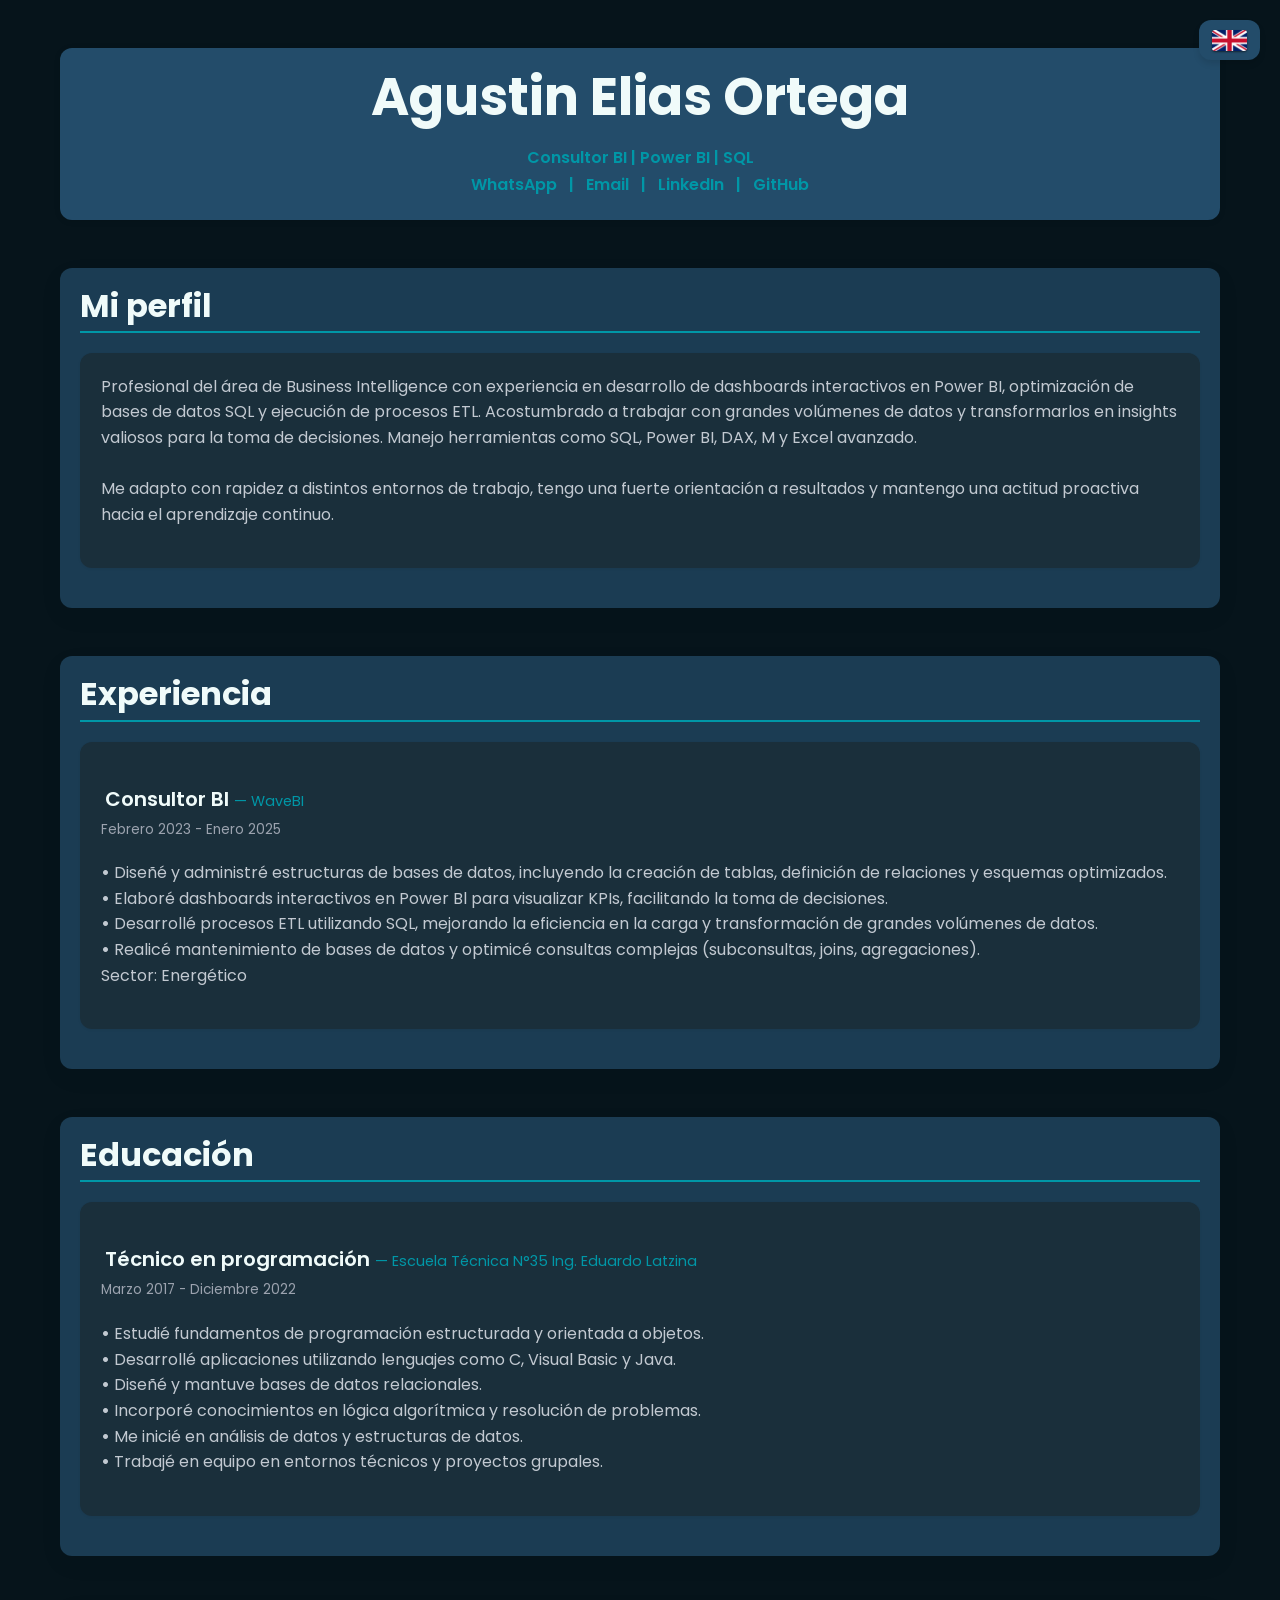
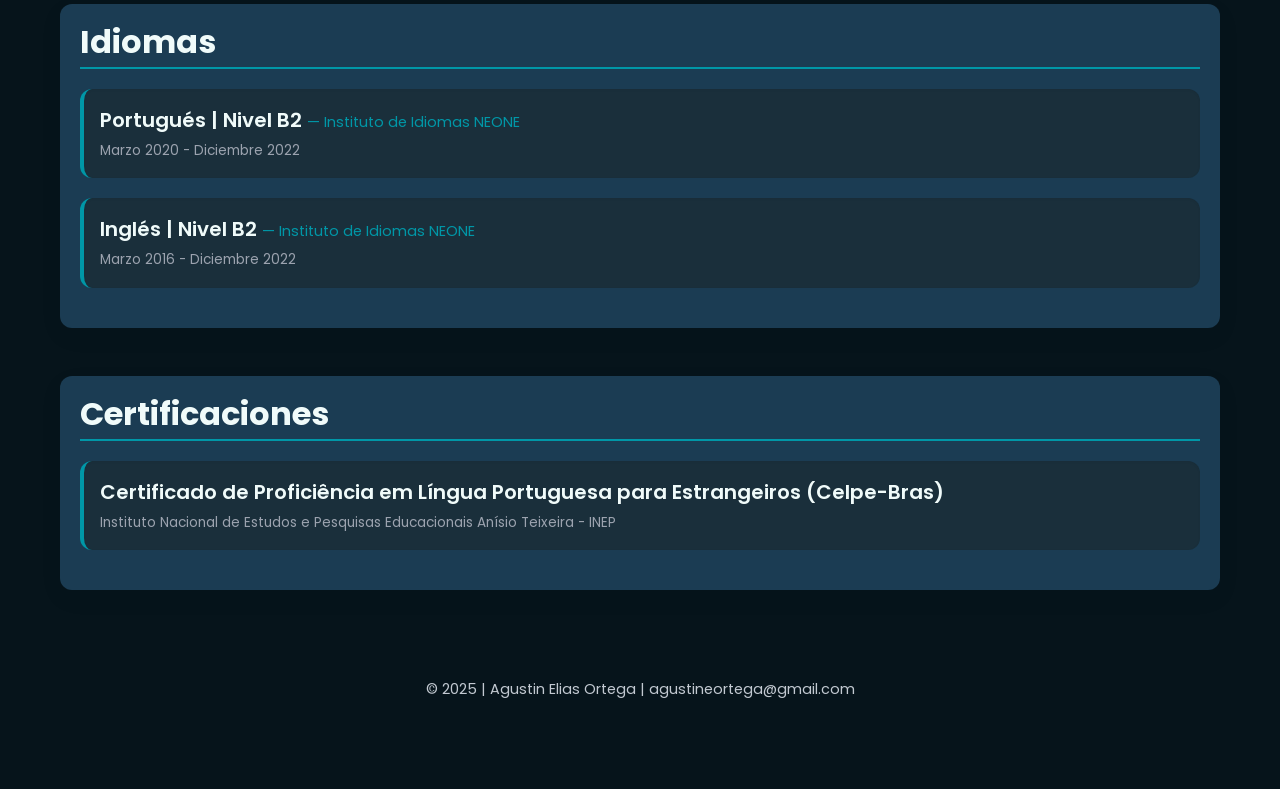
==== index.html @ 797a8dae "Add files via upload" ====
<!DOCTYPE html>
<html lang="es">
<head>
  <meta charset="UTF-8" />
  <meta name="viewport" content="width=device-width, initial-scale=1" />
  <title>Agustin | Consultor BI</title>

  <!-- Google Fonts Poppins -->
    <link href="https://fonts.googleapis.com/css2?family=Poppins:wght@400;600;700&display=swap" rel="stylesheet" />
  <link rel="stylesheet" href="style.css">
  <link rel="icon" href="icono.png">
</head>
  <body>

        <a href="index-en.html" class="language-switcher" aria-label="Cambiar a Inglés"><img src="flag_gb.png" alt="Cambiar a Inglés" class="flag-icon"></a>
    
    <header>
      <h1>Agustin Elias Ortega</h1>
      <p>Consultor BI | Power BI | SQL</p>
      <p>
        <a href="https://wa.me/5491151015380" target="_blank" rel="noopener noreferrer" aria-label="WhatsApp Contacto">WhatsApp</a> |
        <a href="mailto:agustineortega@gmail.com" rel="noopener noreferrer" aria-label="Enviar correo a Agustin Ortega">Email</a> | 
        <a href="https://www.linkedin.com/in/agustin-elias-ortega/" target="_blank" rel="noopener noreferrer" aria-label="LinkedIn profile de Agustin Elias Ortega">LinkedIn</a> |
        <a href="https://github.com/AgusOrtega03" target="_blank" rel="noopener noreferrer" aria-label="GitHub profile de Agustin Ortega">GitHub</a>
      </p>
    </header>
    
    <section id="aboutme" tabindex="0" aria-label="Sección de proyectos destacados">
      <h2>Mi perfil</h2>

      <div class="caja" tabindex="0" aria-label="Mi perfil">
        <p>
          Profesional del área de Business Intelligence con experiencia en desarrollo de dashboards interactivos en Power BI, optimización de bases de datos SQL y ejecución de procesos ETL. Acostumbrado a trabajar con grandes volúmenes de datos y transformarlos en insights valiosos para la toma de decisiones. Manejo herramientas como SQL, Power BI, DAX, M y Excel avanzado.<br /><br />
          Me adapto con rapidez a distintos entornos de trabajo, tengo una fuerte orientación a resultados y mantengo una actitud proactiva hacia el aprendizaje continuo.
        </p>
      </div>
    </section>
    
    <section id="experience" tabindex="0" aria-label="Sección de experiencia laboral">
      <h2>Experiencia</h2>
      
      <div class="caja" tabindex="0" aria-label="Consultor BI en WaveBI Febrero 2023 - Enero 2025">
        <h3>Consultor BI <span>— WaveBI</span></h3>
        <p class="date">Febrero 2023 - Enero 2025</p>
        <ul>
          <p>
            <strong>•</strong> Diseñé y administré estructuras de bases de datos, incluyendo la creación de tablas, definición de relaciones y esquemas optimizados.<br />
            <strong>•</strong> Elaboré dashboards interactivos en Power Bl para visualizar KPIs, facilitando la toma de decisiones.<br />
            <strong>•</strong> Desarrollé procesos ETL utilizando SQL, mejorando la eficiencia en la carga y transformación de grandes volúmenes de datos.<br />
             <strong>•</strong> Realicé mantenimiento de bases de datos y optimicé consultas complejas (subconsultas, joins, agregaciones).<br />
            Sector: Energético
          </p>
        </ul>
      </div>
    </section>
    
    <section id="education" tabindex="0" aria-label="Sección de educación">
      <h2>Educación</h2>
      
      <div class="caja" tabindex="0" aria-label="Escuela Técnica N°35 Ing. Eduardo Latzina - Técnico en programación (2017 - 2022)">
        <h3>Técnico en programación <span>— Escuela Técnica N°35 Ing. Eduardo Latzina</span></h3>
        <p class="date">Marzo 2017 - Diciembre 2022</p>
        <ul>
          <p>
            <strong>•</strong> Estudié fundamentos de programación estructurada y orientada a objetos.<br />
            <strong>•</strong> Desarrollé aplicaciones utilizando lenguajes como C, Visual Basic y Java.<br />
            <strong>•</strong> Diseñé y mantuve bases de datos relacionales.<br />
            <strong>•</strong> Incorporé conocimientos en lógica algorítmica y resolución de problemas.<br />
            <strong>•</strong> Me inicié en análisis de datos y estructuras de datos.<br />
            <strong>•</strong> Trabajé en equipo en entornos técnicos y proyectos grupales.
    </section>
    
    <section id="skills" tabindex="0" aria-label="Sección de idiomas">
      <h2>Idiomas</h2>
      <div class="caja2" tabindex="0" aria-label="Instituto de Idiomas NEONE - Portugués | Nivel B2 Marzo 2020 - Diciembre 2022">
        <h3>Portugués | Nivel B2 <span>— Instituto de Idiomas NEONE</span></h3>
        <p class="date">Marzo 2020 - Diciembre 2022</p>
      </div>
      
      <div class="caja2" tabindex="1" aria-label="Csharp">
        <h3>Inglés | Nivel B2 <span>— Instituto de Idiomas NEONE</span></h3>
        <p class="date">Marzo 2016 - Diciembre 2022</p>
      </div>
    </section>

    <section id="skills" tabindex="0" aria-label="Sección de certificaciones">
      <h2>Certificaciones</h2>
      <div class="caja2" tabindex="0" aria-label="Proyecto CELPE-BRAS">
        <h3><a href="https://drive.google.com/file/d/1o25eqNrSv1K2L3kJDetue8HVTinaHH9S/view?usp=drive_link" target="_blank" rel="noopener noreferrer" class="certificado-link"> Certificado de Proficiência em Língua Portuguesa para Estrangeiros (Celpe-Bras)</a></h3>
        <p class="date">Instituto Nacional de Estudos e Pesquisas Educacionais Anísio Teixeira - INEP</p>
      </div>
    </section>
         

    <footer>
      <p>© 2025 | Agustin Elias Ortega | agustineortega@gmail.com</p>
    </footer>

  </body>
</html>
---- style.css ----
:root {
  --color-bg: #06141b;
  --color-text: #c2c9d1;
  --color-heading: #f0fbfa;
  --color-link: #0097A7;
  --color-link-hover: #4DD0E1;
  --shadow-light: rgba(0,0,0,0.05);
  --shadow-medium: rgba(0,0,0,0.1);

  --border-radius: 0.75rem;
  --max-width: 1200px;
  --spacing-lg: 3rem;
  --spacing-md: 1.25rem;
  --spacing-sm: 1.25rem;
  --transition-speed: 0.3s;
}

/* Base reset and body */
* {
  box-sizing: border-box;
}
body {
  margin: 0;
  font-family: 'Poppins', -apple-system, BlinkMacSystemFont, "Segoe UI", Roboto, Oxygen,
    Ubuntu, Cantarell, "Open Sans", "Helvetica Neue", sans-serif;
  background-color: var(--color-bg);
  color: var(--color-text);
  font-size: 1rem;
  line-height: 1.6;
  -webkit-font-smoothing: antialiased;
  -moz-osx-font-smoothing: grayscale;

  display: flex;
  flex-direction: column;
  align-items: center;
  padding: var(--spacing-lg) var(--spacing-md);
  max-width: var(--max-width);
  margin-left: auto;
  margin-right: auto;
}

a {
  color: var(--color-link);
  text-decoration: none;
  font-weight: 600;
  transition: color var(--transition-speed);
}
a:hover,
a:focus {
  color: var(--color-link-hover);
  outline: none;
  text-decoration: underline;
}

h1, h2 {
  color: var(--color-heading);
  font-weight: 700;
  margin-top: 0;
  margin-bottom: var(--spacing-sm);
  line-height: 1.1;
  user-select: none;
}

h1 {
  font-size: 3.25rem;
}
h2 {
  font-size: 2rem;
  border-bottom: 2px solid var(--color-link);
  padding-bottom: 0.5rem;
  margin-bottom: var(--spacing-md);
}
h3 {
  font-weight: 600;
  color: var(--color-heading);
  font-size: 1.25rem;
  margin-bottom: 0.5rem;
  user-select: none;
}

p {
  margin-top: 0;
  margin-bottom: var(--spacing-sm);
  color: var(--color-text);
}

ul, li {
  margin: 0;
  padding: 0;
  list-style-position: inside;
  color: var(--color-text);
}

ul.skills-list {
  columns: 2;
  list-style-type: none;
  padding-left: 0;
  margin-top: 0;
  margin-bottom: 0;
  gap: var(--spacing-sm);
  font-weight: 600;
  color: var(--color-heading);
}

/* Tarjetas de diseño para secciones */
section {
  width: 100%;
  background: #1B3C53;
  border-radius: var(--border-radius);
  box-shadow: 0 8px 24px var(--shadow-light);
  padding: var(--spacing-md);
  margin-bottom: var(--spacing-lg);

  /* Animacion fade in */
  animation: fadeInUp 0.7s ease forwards;
  opacity: 0;
  transform: translateY(15px);
}

header {
  position: sticky;
  top: 0;
  width: 100%;
  max-width: var(--max-width);
  background-color: #234C6A;
  padding: var(--spacing-md) var(--spacing-md);
  border-radius: var(--border-radius);
  box-shadow: 0 1px 6px var(--shadow-medium);
  z-index: 10;
  text-align: center;
  margin-bottom: var(--spacing-lg);
  animation: fadeInDown 0.7s ease forwards;
  opacity: 0;
  transform: translateY(-20px);
}

header h1 {
  user-select: text;
}
header p {
  font-weight: 600;
  color: var(--color-link);
  margin-bottom: 0.1rem;
}
header p a {
  color: var(--color-link);
  font-weight: 600;
  margin: 0 0.5rem;
}
header p a:hover,
header p a:focus {
  color: var(--color-link-hover);
  text-decoration: underline;
}

hr {
  display: none;
}

/* Links-Titulos */
section#projects h3 a {
  color: var(--color-heading);
  border-bottom: 2px solid transparent;
  transition: border-color var(--transition-speed);
  cursor: pointer;
  user-select: text;
}
section#projects h3 a:hover,
section#projects h3 a:focus {
  border-color: var(--color-link);
  outline: none;
  color: var(--color-link);
}

/* Caja */
.caja {
  background: #1a2f3b;
  border-radius: var(--border-radius);
  padding: var(--spacing-sm);
  box-shadow: 0 1px 3px var(--shadow-light);
  margin-bottom: var(--spacing-md);
  transition: transform 0.3s ease, box-shadow 0.3s ease; 
  border: 1px solid transparent;
}
.caja:hover, .caja:focus-within {
  transform: translateY(-5px);
  box-shadow: 0 10px 20px var(--shadow-medium);
  border-color: var(--color-link);
}
.caja h3 {
  margin-bottom: 0.25rem;
  padding-left: 0.25rem;
}
.caja span {
  font-weight: 400;
  color: var(--color-link);
  font-size: 0.9rem;
  user-select: none;
}
.caja .date {
  font-size: 0.85rem;
  color: #9ca3af;
  margin-bottom: var(--spacing-sm);
  user-select: none;
}

/* Caja2*/
.caja2 {
  background: #1a2f3b;
  border-radius: var(--border-radius);
  padding: 1.2rem 1rem;
  box-shadow: 0 1px 3px var(--shadow-light) inset;
  margin-bottom: var(--spacing-md);
  transition: transform 0.3s ease, box-shadow 0.3s ease, border-left-color 0.3s ease;
  border-left: 4px solid var(--color-link);
  display: flex;
  flex-direction: column;
  align-items: flex-start;
  gap: 0.75rem;
  font-weight: 700;
  color: var(--color-link);
  user-select: none;
  position: relative;
  min-height: 60px;
  justify-content: center;
  width: 100%;
}

.caja2:hover, .caja2:focus-within {
  transform: translateY(-5px);
  box-shadow: 0 10px 20px var(--shadow-medium);
  border-left-color: var(--color-link-hover); 
}
.caja2 span {
  font-weight: 400;
  color: var(--color-link);
  font-size: 0.9rem;
  user-select: none;
}
.caja2 .date {
  font-size: 0.85rem;
  color: #9ca3af;
  margin: 0;
  line-height: 1.1;
  font-weight: 400;
}
.caja2 h3 {
  margin: 0;
  line-height: 1.2;
  color: var(--color-heading);
}
#aboutme .caja2 p {
    margin-top: 0;
    margin-bottom: 0;
    padding: var(--spacing-md) 1rem; 
    align-items: center;
}

/* Animaciones */
@keyframes fadeInUp {
  to {
    opacity: 1;
    transform: translateY(0);
  }
}
@keyframes fadeInDown {
  to {
    opacity: 1;
    transform: translateY(0);
  }
}

/* Estilo para el enlace del certificado (mantiene el estilo de texto normal) */
.certificado-link {
    color: inherit; 
    text-decoration: none; 
}

.certificado-link:hover {
    color: var(--color-link-hover); 
    text-decoration: underline;
}

/* Footer */
footer {
  width: 100%;
  max-width: var(--max-width);
  text-align: center;
  padding: var(--spacing-sm);
  font-size: 0.9rem;
  color: #9ca3af;
  user-select: none;
  margin-top: var(--spacing-md);
}

footer a {
  color: var(--color-link);
  font-weight: 600;
}
footer a:hover,
footer a:focus {
  color: var(--color-link-hover);
  text-decoration: underline;
}

.flag-icon {
    width: 35px; /* Define un tamaño fijo para la imagen (¡Esto achica la bandera!) */
    height: auto;
    vertical-align: middle;
    border-radius: 3px;
    box-shadow: 0 1px 2px rgba(0, 0, 0, 0.5);
}

.language-switcher {
    /* Posición Fija en la ventana (no se mueve al hacer scroll) */
    position: fixed;
    top: var(--spacing-md); /* 2.5rem del borde superior */
    right: var(--spacing-md); /* 2.5rem del borde derecho */
    
    /* Diseño */
    color: var(--color-heading) !important;
    text-decoration: none !important;
    background-color: #234C6A;
    padding: 0.2rem 0.3rem;
    font-size: 0;
    border-radius: var(--border-radius);
    z-index: 1000; 
    box-shadow: 0 4px 6px var(--shadow-medium);
    transition: background-color var(--transition-speed);
}

.language-switcher:hover,
.language-switcher:focus {
    /* Efecto al pasar el ratón */
    background-color: var(--color-link); /* Usa tu color de enlace principal */
    color: white !important;
    text-decoration: none !important;
}

/* Ajuste para que las banderas se vean centradas y no demasiado grandes */
.language-switcher {
    /* ... Tus reglas de posición y color se mantienen ... */
    
    /* Nueva regla: Asegura que el contenido del enlace sea grande y centrado */
    font-size: 1.2rem; /* Haz el emoji un poco más grande para que destaque */
    line-height: 1; /* Esto ayuda a centrar el emoji verticalmente */
    
    /* El padding también puede necesitar un ajuste sutil */
    padding: 0.6rem 0.8rem; 
}

/* AJUSTE PARA MÓVILES */
@media (max-width: 640px) {
    .language-switcher {
        top: var(--spacing-sm); /* 1.25rem del borde superior */
        right: var(--spacing-sm); /* 1.25rem del borde derecho */
        padding: 0.3rem 0.5rem;
}
  
/* Responsive: AJUSTES GLOBALES PARA PANTALLAS PEQUEÑAS */
@media (max-width: 640px) {
    /* 1. Ajustes del Body y Layout General */
    body {
        padding: var(--spacing-sm) var(--spacing-sm); 
    }

    /* 2. Ajustes de Tipografía */
    h1 {
        font-size: 2rem; 
    }
    h2 {
        font-size: 1.5rem; 
        margin-bottom: var(--spacing-sm); 
    }
    h3 {
        font-size: 1.15rem;
    }

    /* 3. Ajustes de Espaciado */
    section {
        padding: var(--spacing-sm); 
        margin-bottom: var(--spacing-md); 
    }

    /* 4. Ajustes Específicos del Header */
    header {
        /* Reduce el padding vertical para ahorrar espacio en móvil */
        padding: var(--spacing-sm) var(--spacing-sm); 
        margin-bottom: var(--spacing-md);
    }
    
    header p {
        margin-bottom: 0.5rem; 
    }
    
    header p a {
        /* Hace los enlaces de contacto más compactos */
        font-size: 0.9rem;
        margin: 0 0.3rem; 
    }

    /* 5. Ajustes de Componentes */
    ul.skills-list {
        columns: 1;
    }

    .caja, .caja2 {
        margin-bottom: var(--spacing-sm);
    }

}
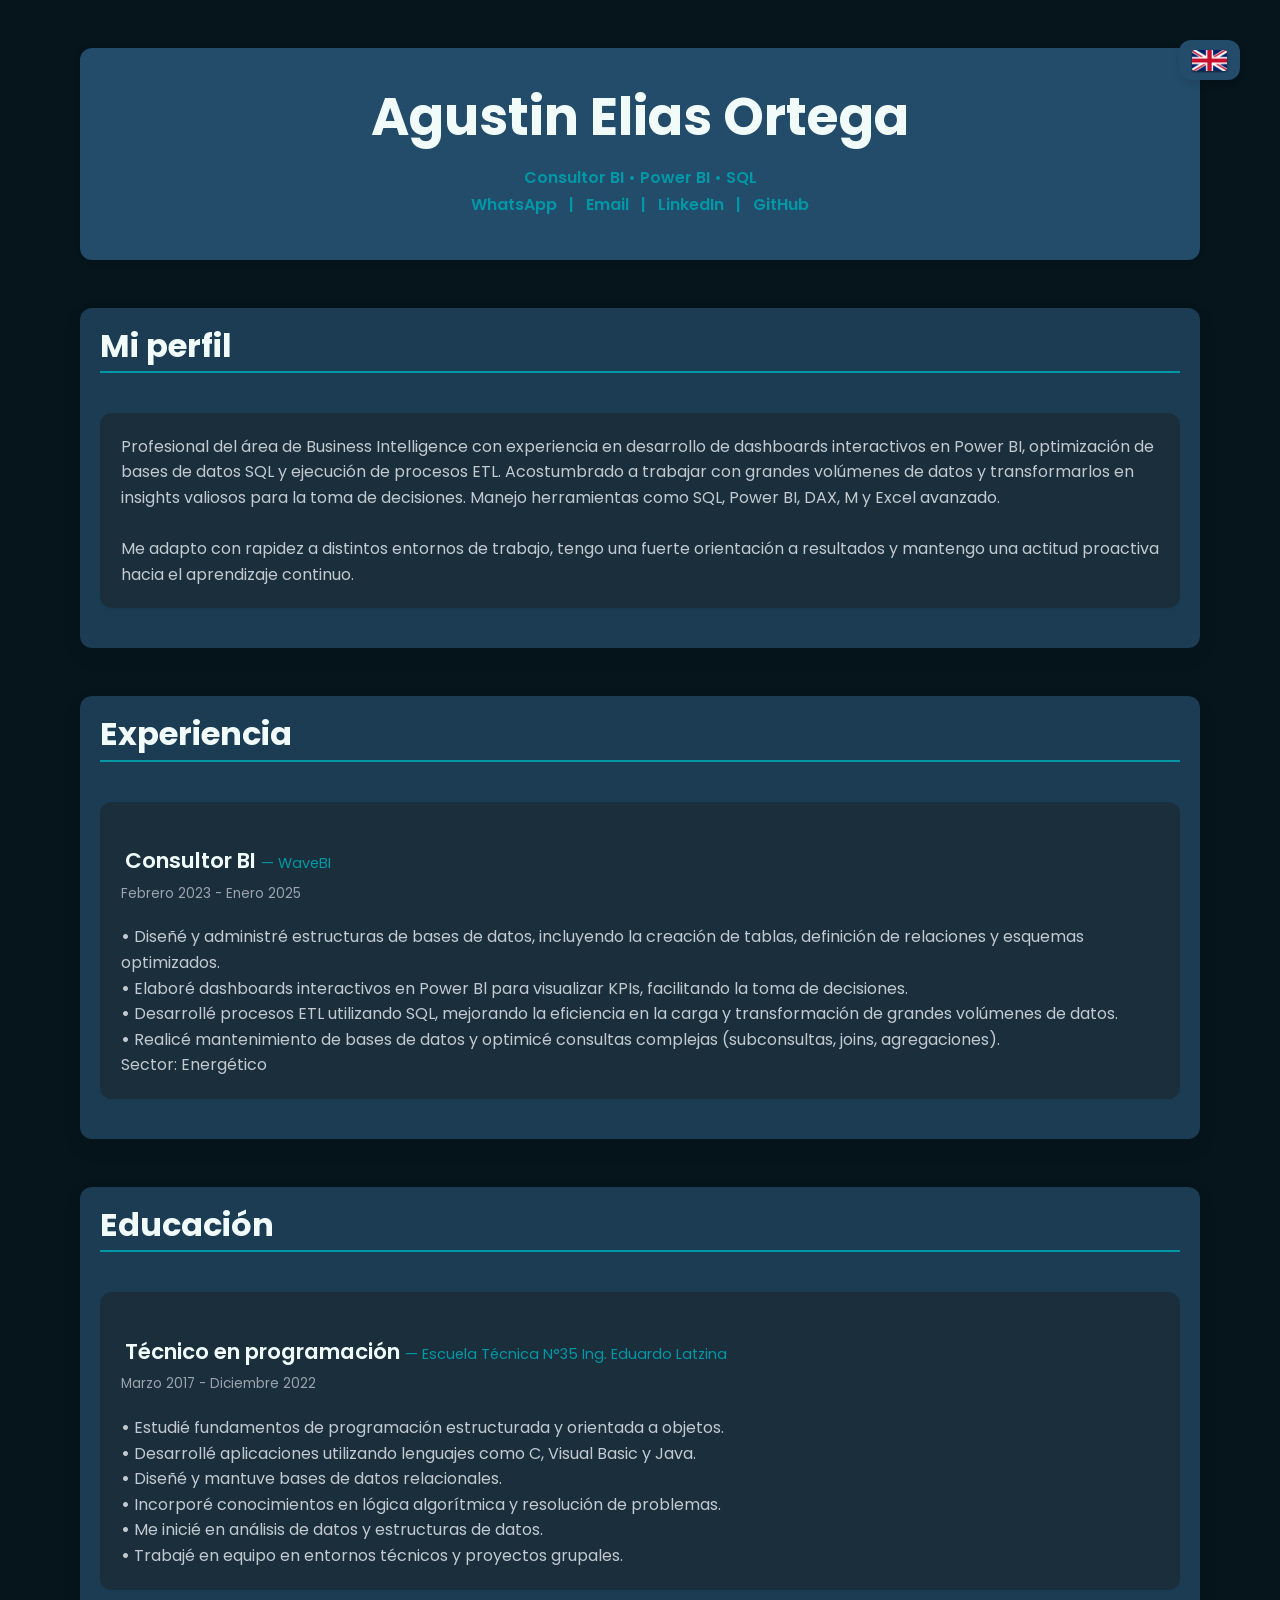
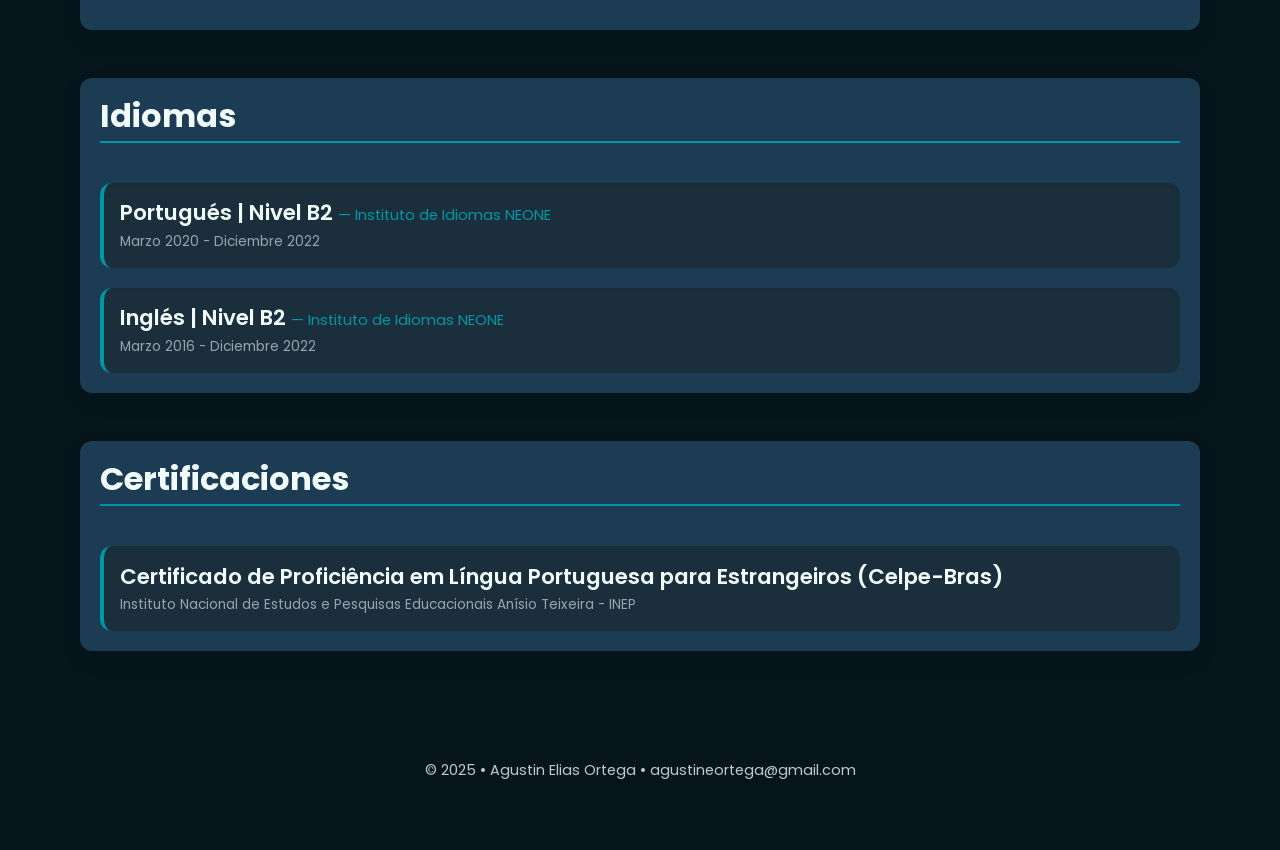
==== commit 86299ced: "Update index.html" ====
--- a/index.html
+++ b/index.html
@@ -16,7 +16,7 @@
     
     <header>
       <h1>Agustin Elias Ortega</h1>
-      <p>Consultor BI | Power BI | SQL</p>
+      <p>Consultor BI • Power BI • SQL</p>
       <p>
         <a href="https://wa.me/5491151015380" target="_blank" rel="noopener noreferrer" aria-label="WhatsApp Contacto">WhatsApp</a> |
         <a href="mailto:agustineortega@gmail.com" rel="noopener noreferrer" aria-label="Enviar correo a Agustin Ortega">Email</a> | 
@@ -93,7 +93,7 @@
          
 
     <footer>
-      <p>© 2025 | Agustin Elias Ortega | agustineortega@gmail.com</p>
+      <p>© 2025 • Agustin Elias Ortega • agustineortega@gmail.com</p>
     </footer>
 
   </body>
@@ -108,3 +108,4 @@
 
 
 
+
--- a/style.css
+++ b/style.css
@@ -10,7 +10,7 @@
   --border-radius: 0.75rem;
   --max-width: 1200px;
   --spacing-lg: 3rem;
-  --spacing-md: 1.25rem;
+  --spacing-md: 2.5rem;
   --spacing-sm: 1.25rem;
   --transition-speed: 0.3s;
 }
@@ -73,14 +73,14 @@
 h3 {
   font-weight: 600;
   color: var(--color-heading);
-  font-size: 1.25rem;
-  margin-bottom: 0.5rem;
+  font-size: 1.35rem;
+  margin-top: 0
   user-select: none;
 }
 
 p {
   margin-top: 0;
-  margin-bottom: var(--spacing-sm);
+  margin-bottom: 0;
   color: var(--color-text);
 }
 
@@ -108,8 +108,9 @@
   background: #1B3C53;
   border-radius: var(--border-radius);
   box-shadow: 0 8px 24px var(--shadow-light);
-  padding: var(--spacing-md);
+  padding: var(--spacing-sm);
   margin-bottom: var(--spacing-lg);
+  padding-bottom: 0;
 
   /* Animacion fade in */
   animation: fadeInUp 0.7s ease forwards;
@@ -179,6 +180,7 @@
   padding: var(--spacing-sm);
   box-shadow: 0 1px 3px var(--shadow-light);
   margin-bottom: var(--spacing-md);
+  margin-top: var(--spacing-md);
   transition: transform 0.3s ease, box-shadow 0.3s ease; 
   border: 1px solid transparent;
 }
@@ -208,20 +210,20 @@
 .caja2 {
   background: #1a2f3b;
   border-radius: var(--border-radius);
-  padding: 1.2rem 1rem;
+  padding: 1rem 1rem;
   box-shadow: 0 1px 3px var(--shadow-light) inset;
-  margin-bottom: var(--spacing-md);
+  margin-bottom: var(--spacing-sm);
   transition: transform 0.3s ease, box-shadow 0.3s ease, border-left-color 0.3s ease;
   border-left: 4px solid var(--color-link);
   display: flex;
   flex-direction: column;
   align-items: flex-start;
-  gap: 0.75rem;
+  gap: 0.55rem;
   font-weight: 700;
   color: var(--color-link);
   user-select: none;
   position: relative;
-  min-height: 60px;
+  min-height: 85px;
   justify-content: center;
   width: 100%;
 }
@@ -352,9 +354,8 @@
 /* AJUSTE PARA MÓVILES */
 @media (max-width: 640px) {
     .language-switcher {
-        top: var(--spacing-sm); /* 1.25rem del borde superior */
-        right: var(--spacing-sm); /* 1.25rem del borde derecho */
         padding: 0.3rem 0.5rem;
+        top: 94.6%}
 }
   
 /* Responsive: AJUSTES GLOBALES PARA PANTALLAS PEQUEÑAS */
@@ -379,7 +380,7 @@
     /* 3. Ajustes de Espaciado */
     section {
         padding: var(--spacing-sm); 
-        margin-bottom: var(--spacing-md); 
+        margin-bottom: var(--spacing-sm); 
     }
 
     /* 4. Ajustes Específicos del Header */
@@ -419,3 +420,6 @@
 
 
 
+
+
+
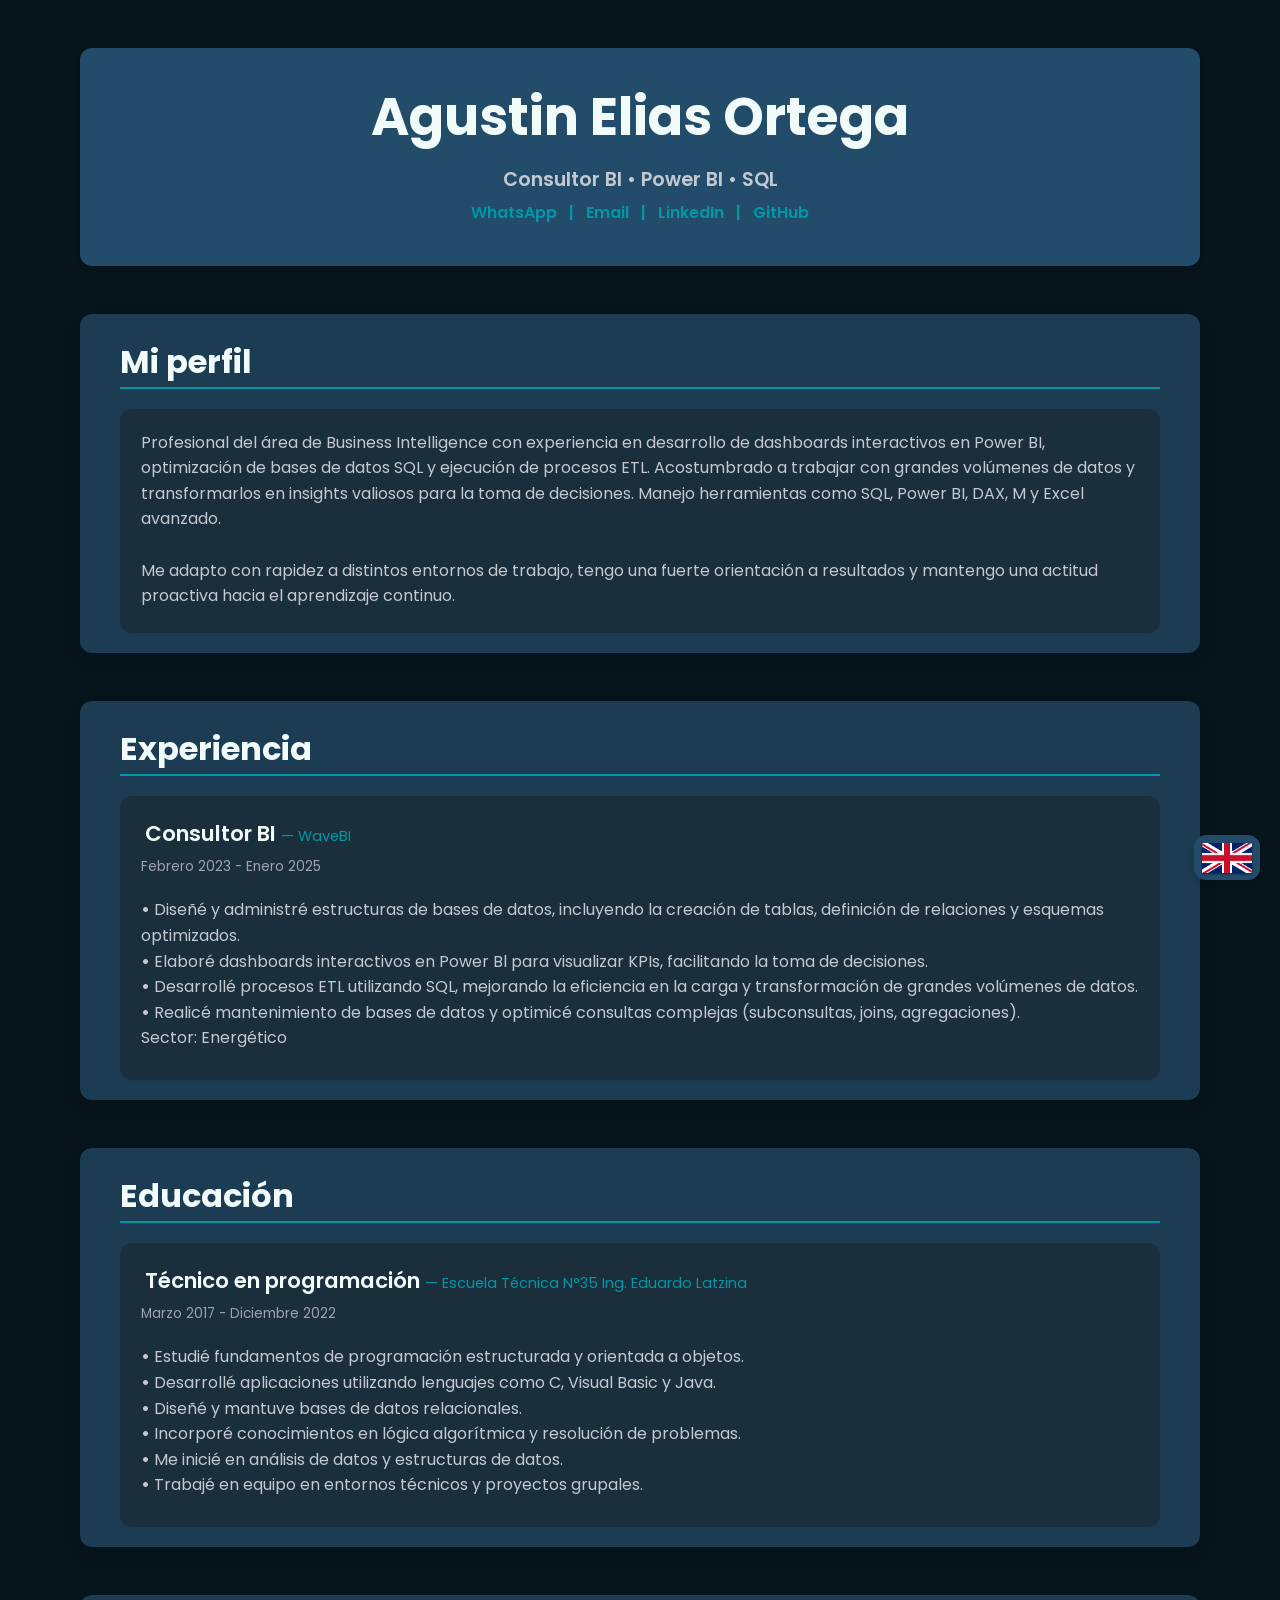
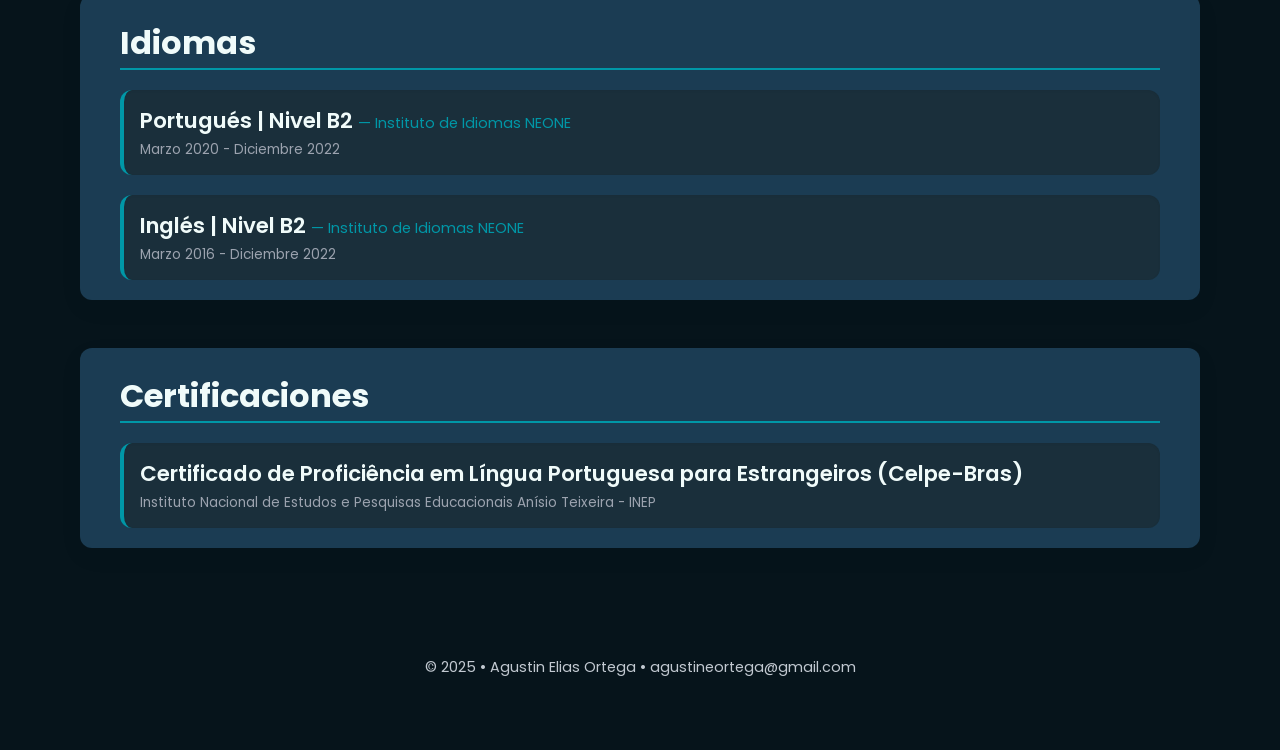
==== commit e8cc7b33: "Update index.html" ====
--- a/index.html
+++ b/index.html
@@ -16,7 +16,7 @@
     
     <header>
       <h1>Agustin Elias Ortega</h1>
-      <p>Consultor BI • Power BI • SQL</p>
+      <h4>Consultor BI • Power BI • SQL</h4>
       <p>
         <a href="https://wa.me/5491151015380" target="_blank" rel="noopener noreferrer" aria-label="WhatsApp Contacto">WhatsApp</a> |
         <a href="mailto:agustineortega@gmail.com" rel="noopener noreferrer" aria-label="Enviar correo a Agustin Ortega">Email</a> | 
@@ -109,3 +109,4 @@
 
 
 
+
--- a/style.css
+++ b/style.css
@@ -63,29 +63,36 @@
 
 h1 {
   font-size: 3.25rem;
+  margin-bottom: 1rem;
 }
 h2 {
   font-size: 2rem;
   border-bottom: 2px solid var(--color-link);
   padding-bottom: 0.5rem;
-  margin-bottom: var(--spacing-md);
+  margin-bottom: var(--spacing-sm);
 }
 h3 {
   font-weight: 600;
   color: var(--color-heading);
   font-size: 1.35rem;
-  margin-top: 0
+  user-select: none;
+}
+h4 {
+  font-weight: 600;
+  font-size: 1.2rem;
+  margin-bottom: 0.25rem;
+  margin-top: 1.25rem;
   user-select: none;
 }
 
 p {
   margin-top: 0;
-  margin-bottom: 0;
+  margin-bottom: 3.0px;
   color: var(--color-text);
 }
 
 ul, li {
-  margin: 0;
+  margin-bottom: 0.5rem;
   padding: 0;
   list-style-position: inside;
   color: var(--color-text);
@@ -108,7 +115,8 @@
   background: #1B3C53;
   border-radius: var(--border-radius);
   box-shadow: 0 8px 24px var(--shadow-light);
-  padding: var(--spacing-sm);
+  padding: var(--spacing-md);
+  padding-top: 1.875rem;
   margin-bottom: var(--spacing-lg);
   padding-bottom: 0;
 
@@ -141,7 +149,7 @@
 header p {
   font-weight: 600;
   color: var(--color-link);
-  margin-bottom: 0.1rem;
+  margin-bottom: 0;
 }
 header p a {
   color: var(--color-link);
@@ -179,8 +187,8 @@
   border-radius: var(--border-radius);
   padding: var(--spacing-sm);
   box-shadow: 0 1px 3px var(--shadow-light);
-  margin-bottom: var(--spacing-md);
-  margin-top: var(--spacing-md);
+  margin-bottom: 1.25rem;
+  margin-top: var(--spacing-sm);
   transition: transform 0.3s ease, box-shadow 0.3s ease; 
   border: 1px solid transparent;
 }
@@ -191,6 +199,7 @@
 }
 .caja h3 {
   margin-bottom: 0.25rem;
+  margin-top: 0;
   padding-left: 0.25rem;
 }
 .caja span {
@@ -206,7 +215,7 @@
   user-select: none;
 }
 
-/* Caja2*/
+/* Caja2 */
 .caja2 {
   background: #1a2f3b;
   border-radius: var(--border-radius);
@@ -306,18 +315,16 @@
 }
 
 .flag-icon {
-    width: 35px; /* Define un tamaño fijo para la imagen (¡Esto achica la bandera!) */
+    width: 50px; /* Define un tamaño fijo de la bandera */
     height: auto;
     vertical-align: middle;
-    border-radius: 3px;
     box-shadow: 0 1px 2px rgba(0, 0, 0, 0.5);
 }
 
 .language-switcher {
-    /* Posición Fija en la ventana (no se mueve al hacer scroll) */
-    position: fixed;
-    top: var(--spacing-md); /* 2.5rem del borde superior */
-    right: var(--spacing-md); /* 2.5rem del borde derecho */
+    position: fixed; /* Posición Fija en la ventana (no se mueve al hacer scroll) */
+    bottom: var(--spacing-sm);
+    right: var(--spacing-sm);
     
     /* Diseño */
     color: var(--color-heading) !important;
@@ -333,29 +340,23 @@
 
 .language-switcher:hover,
 .language-switcher:focus {
-    /* Efecto al pasar el ratón */
-    background-color: var(--color-link); /* Usa tu color de enlace principal */
+    background-color: var(--color-link);
     color: white !important;
     text-decoration: none !important;
 }
 
-/* Ajuste para que las banderas se vean centradas y no demasiado grandes */
+/* Ajuste para centrar las banderas */
 .language-switcher {
-    /* ... Tus reglas de posición y color se mantienen ... */
-    
-    /* Nueva regla: Asegura que el contenido del enlace sea grande y centrado */
-    font-size: 1.2rem; /* Haz el emoji un poco más grande para que destaque */
-    line-height: 1; /* Esto ayuda a centrar el emoji verticalmente */
-    
-    /* El padding también puede necesitar un ajuste sutil */
-    padding: 0.6rem 0.8rem; 
+    font-size: 1.2rem;
+    line-height: 2.0rem; /* Centrado vertical */
+    padding: 0.4rem 0.5rem; 
 }
 
 /* AJUSTE PARA MÓVILES */
 @media (max-width: 640px) {
     .language-switcher {
         padding: 0.3rem 0.5rem;
-        top: 94.6%}
+        top: 92.5%}
 }
   
 /* Responsive: AJUSTES GLOBALES PARA PANTALLAS PEQUEÑAS */
@@ -385,8 +386,7 @@
 
     /* 4. Ajustes Específicos del Header */
     header {
-        /* Reduce el padding vertical para ahorrar espacio en móvil */
-        padding: var(--spacing-sm) var(--spacing-sm); 
+        padding: var(--spacing-sm) var(--spacing-sm); /* Reduce el padding vertical */
         margin-bottom: var(--spacing-md);
     }
     
@@ -423,3 +423,7 @@
 
 
 
+
+
+
+
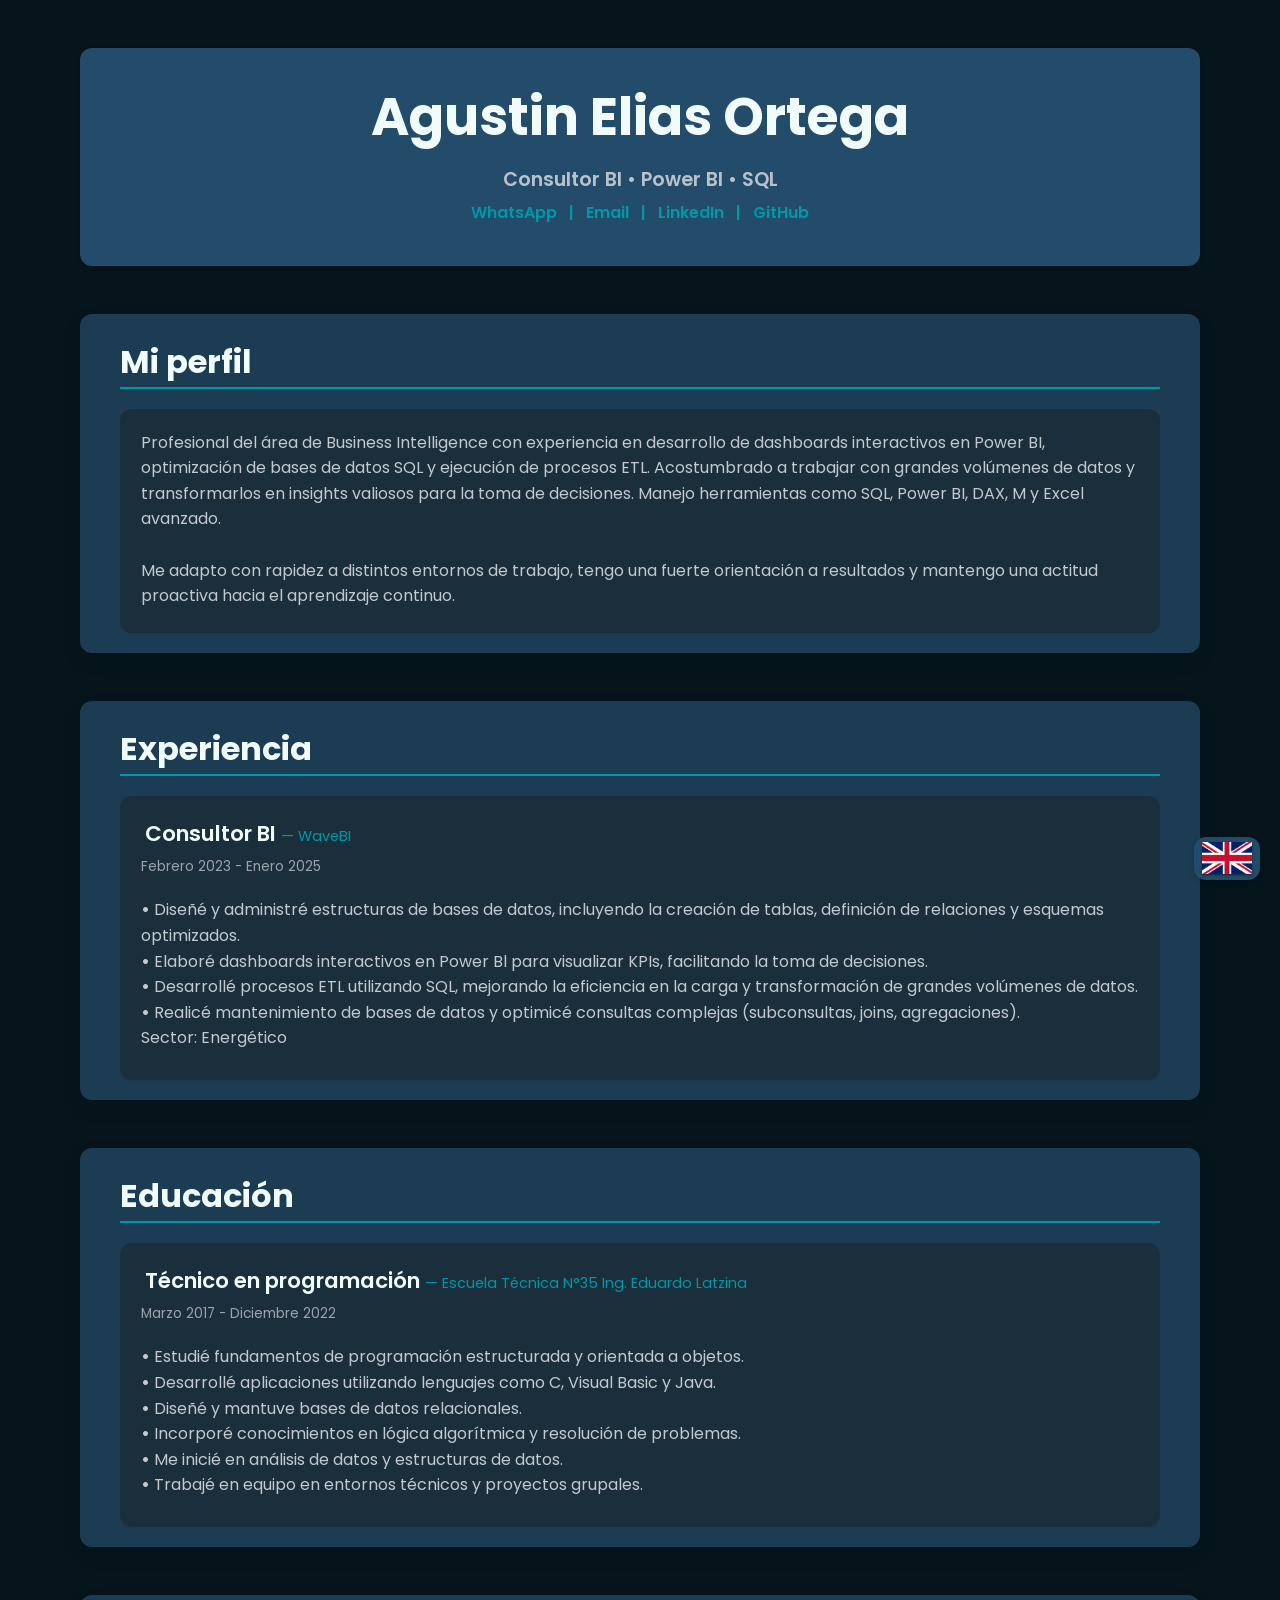
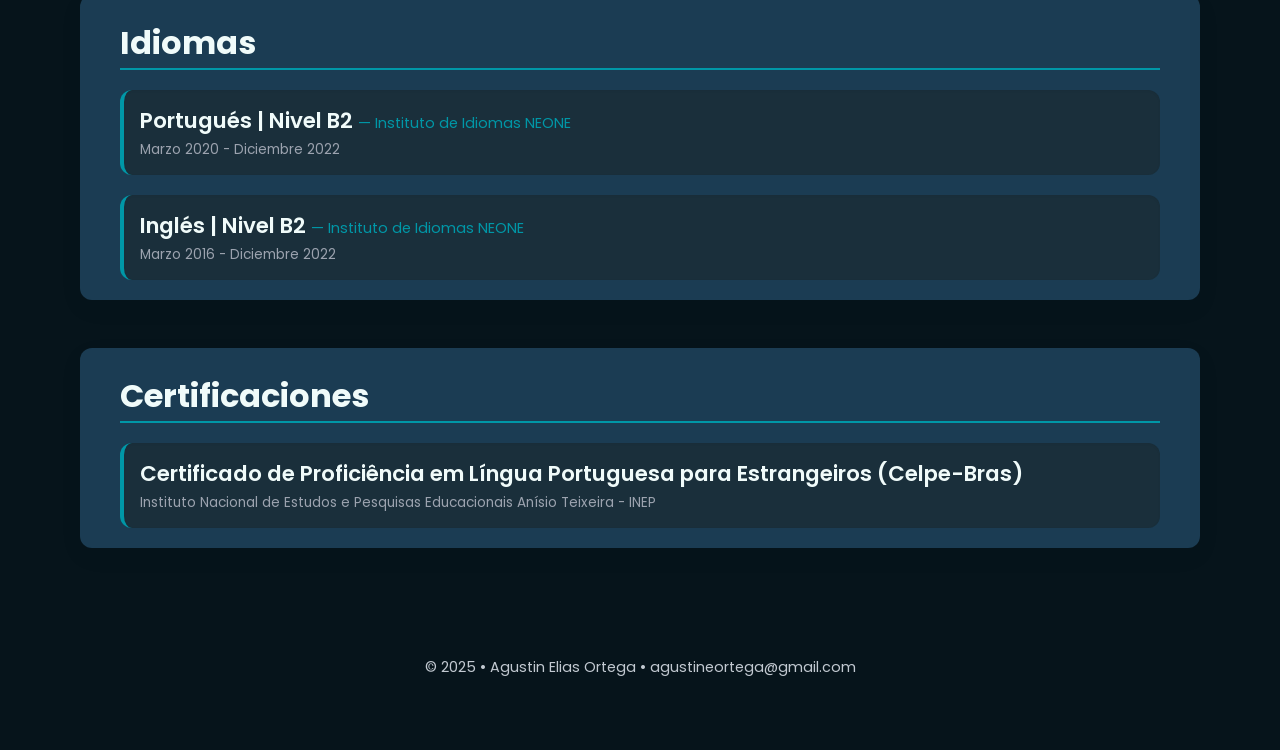
==== commit 3be9ae72: "Update index.html" ====
--- a/index.html
+++ b/index.html
@@ -6,9 +6,18 @@
   <title>Agustin | Consultor BI</title>
 
   <!-- Google Fonts Poppins -->
-    <link href="https://fonts.googleapis.com/css2?family=Poppins:wght@400;600;700&display=swap" rel="stylesheet" />
+  <link href="https://fonts.googleapis.com/css2?family=Poppins:wght@400;600;700&display=swap" rel="stylesheet" />
   <link rel="stylesheet" href="style.css">
   <link rel="icon" href="icono.png">
+
+  <!-- Google Analytics -->
+  <script async src="https://www.googletagmanager.com/gtag/js?id=G-REE2TM151J"></script>
+  <script>
+    window.dataLayer = window.dataLayer || [];
+    function gtag(){dataLayer.push(arguments);}
+    gtag('js', new Date());
+    gtag('config', 'G-REE2TM151J');
+  </script>
 </head>
   <body>
 
@@ -110,3 +119,4 @@
 
 
 
+
--- a/style.css
+++ b/style.css
@@ -80,6 +80,7 @@
 h4 {
   font-weight: 600;
   font-size: 1.2rem;
+  color: #b9c1cb;
   margin-bottom: 0.25rem;
   margin-top: 1.25rem;
   user-select: none;
@@ -347,16 +348,15 @@
 
 /* Ajuste para centrar las banderas */
 .language-switcher {
-    font-size: 1.2rem;
     line-height: 2.0rem; /* Centrado vertical */
-    padding: 0.4rem 0.5rem; 
+    padding: 0.35rem 0.5rem; 
 }
 
 /* AJUSTE PARA MÓVILES */
 @media (max-width: 640px) {
     .language-switcher {
-        padding: 0.3rem 0.5rem;
-        top: 92.5%}
+        padding: 0.4rem 0.4rem;
+        }
 }
   
 /* Responsive: AJUSTES GLOBALES PARA PANTALLAS PEQUEÑAS */
@@ -386,20 +386,43 @@
 
     /* 4. Ajustes Específicos del Header */
     header {
-        padding: var(--spacing-sm) var(--spacing-sm); /* Reduce el padding vertical */
-        margin-bottom: var(--spacing-md);
+        padding: 0.75rem; /* Reduce el padding vertical */
+        margin-bottom: var(--spacing-sm);
     }
     
     header p {
-        margin-bottom: 0.5rem; 
+        margin-bottom: 0;
+        margin-top: 0;
     }
     
+    header h1 {
+        font-size: 1.75rem;
+        margin-bottom: 0.5rem;
+        margin-top: 0.5rem; 
+    }
+
+    header h4 {
+        font-size: 1.1rem;
+        margin-bottom: 0;
+        margin-top: 0; 
+    }
+  
     header p a {
         /* Hace los enlaces de contacto más compactos */
         font-size: 0.9rem;
-        margin: 0 0.3rem; 
-    }
-
+        margin: 0 0.15rem; 
+    }
+  
+    footer {
+       padding: 0.5rem;
+       margin-bottom: 2rem;
+      }   
+  
+     footer p {
+        font-size: 0.625rem;
+        margin-bottom: 0.5rem;
+    }
+  
     /* 5. Ajustes de Componentes */
     ul.skills-list {
         columns: 1;
@@ -427,3 +450,9 @@
 
 
 
+
+
+
+
+
+
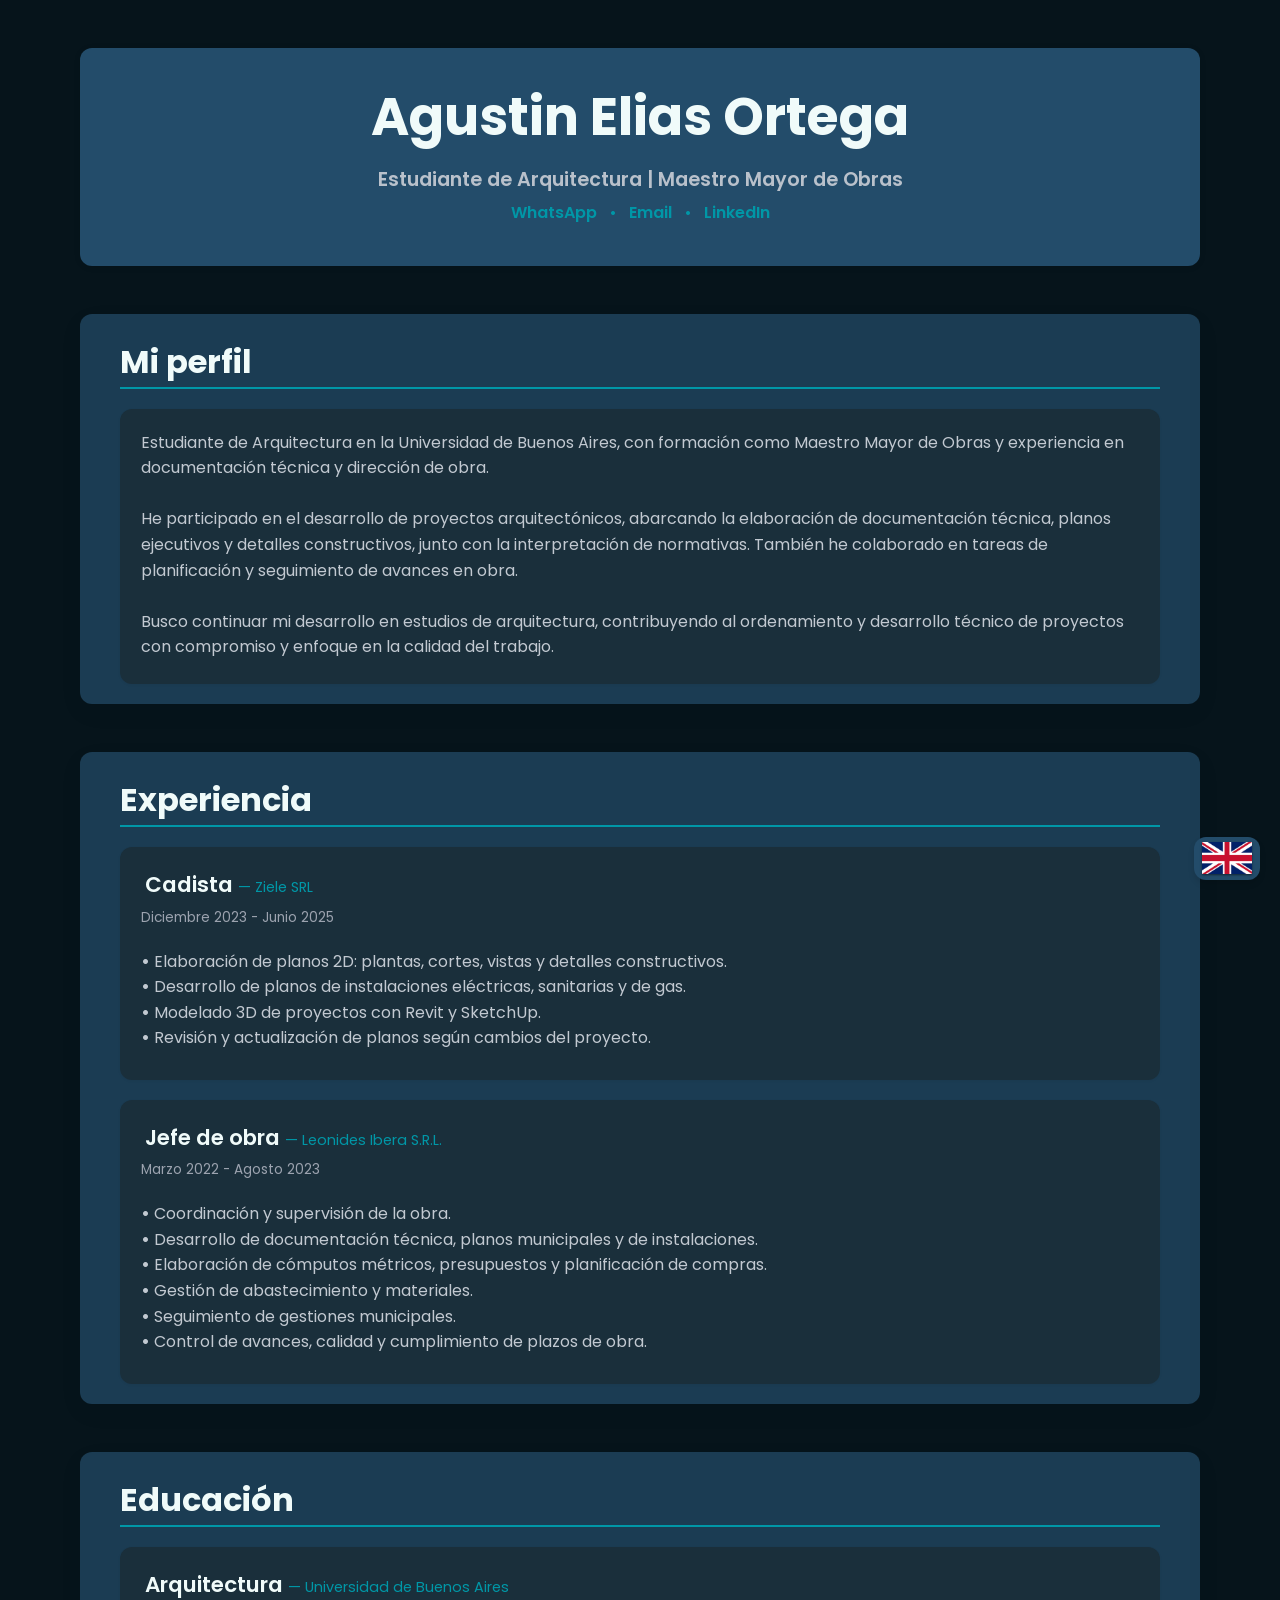
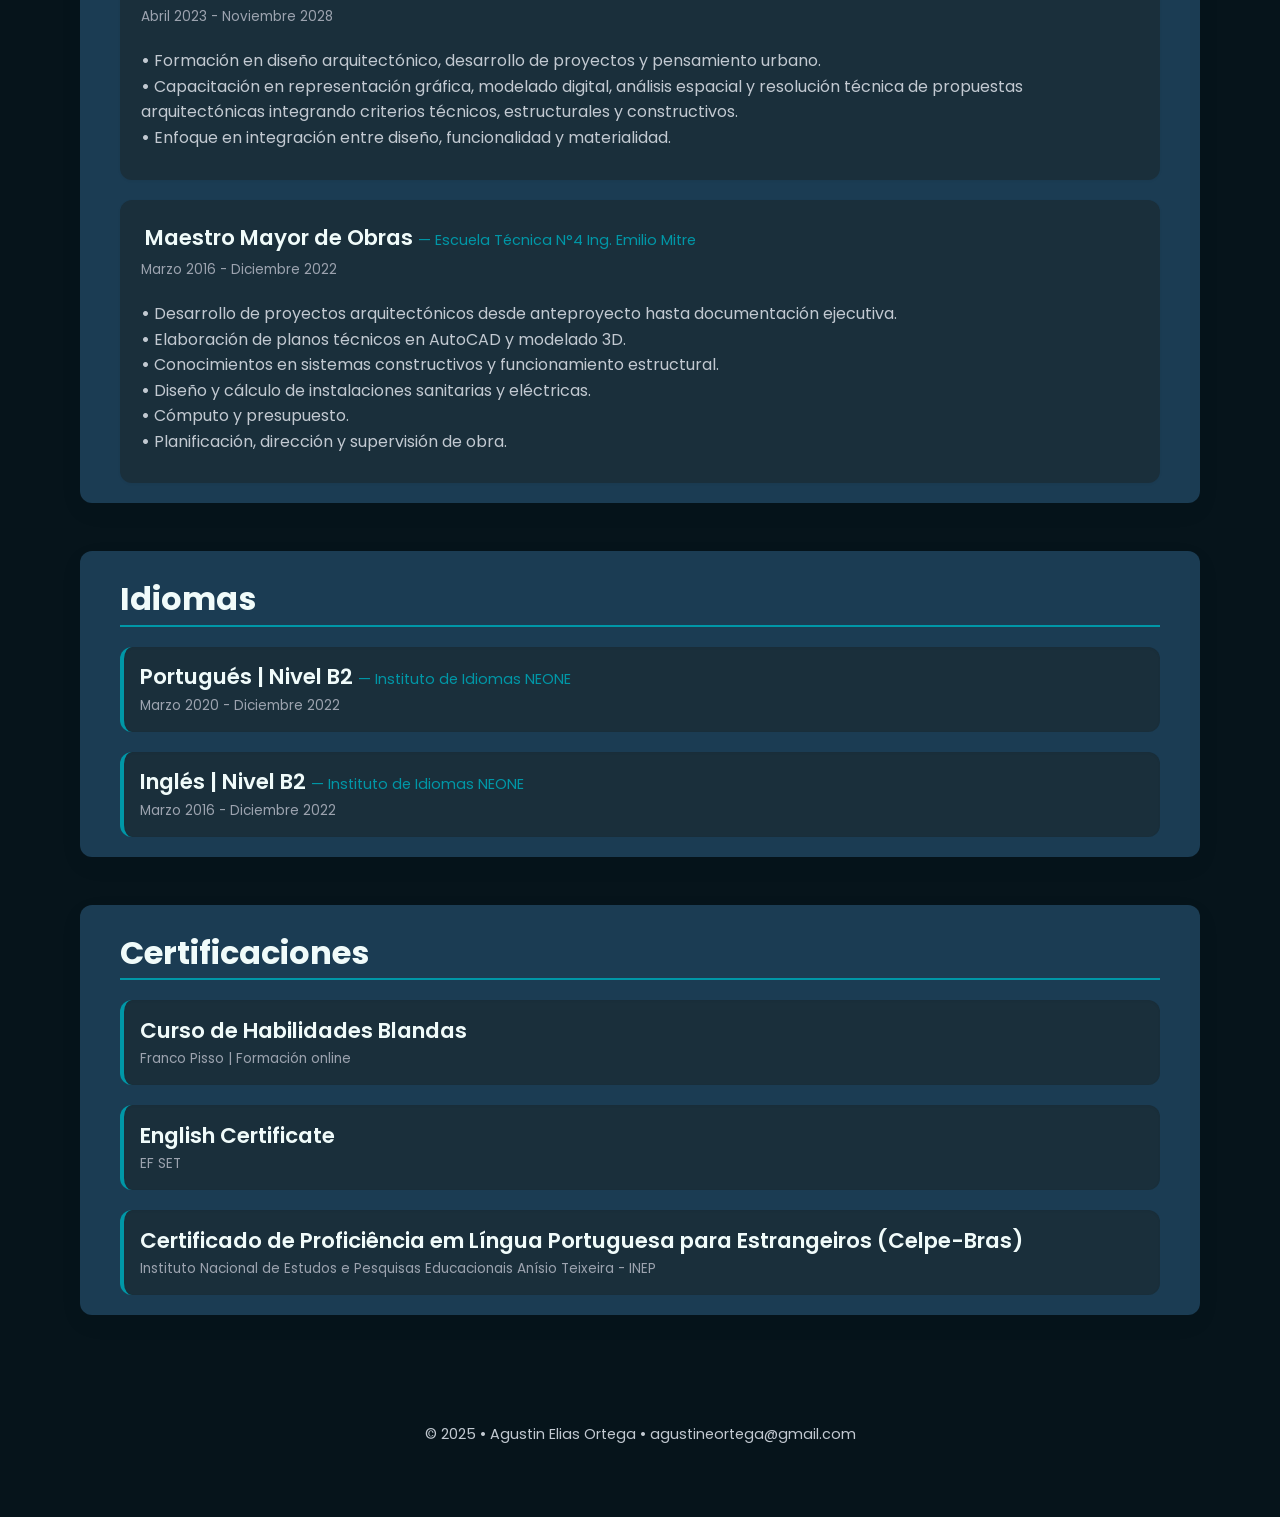
==== commit a563cb00: "Update index.html" ====
--- a/index.html
+++ b/index.html
@@ -3,7 +3,7 @@
 <head>
   <meta charset="UTF-8" />
   <meta name="viewport" content="width=device-width, initial-scale=1" />
-  <title>Agustin | Consultor BI</title>
+  <title>Agustin | Estudiante de Arquitectura</title>
 
   <!-- Google Fonts Poppins -->
   <link href="https://fonts.googleapis.com/css2?family=Poppins:wght@400;600;700&display=swap" rel="stylesheet" />
@@ -25,12 +25,11 @@
     
     <header>
       <h1>Agustin Elias Ortega</h1>
-      <h4>Consultor BI • Power BI • SQL</h4>
+      <h4>Estudiante de Arquitectura | Maestro Mayor de Obras</h4>
       <p>
-        <a href="https://wa.me/5491151015380" target="_blank" rel="noopener noreferrer" aria-label="WhatsApp Contacto">WhatsApp</a> |
-        <a href="mailto:agustineortega@gmail.com" rel="noopener noreferrer" aria-label="Enviar correo a Agustin Ortega">Email</a> | 
-        <a href="https://www.linkedin.com/in/agustin-elias-ortega/" target="_blank" rel="noopener noreferrer" aria-label="LinkedIn profile de Agustin Elias Ortega">LinkedIn</a> |
-        <a href="https://github.com/AgusOrtega03" target="_blank" rel="noopener noreferrer" aria-label="GitHub profile de Agustin Ortega">GitHub</a>
+        <a href="https://wa.me/5491151015380" target="_blank" rel="noopener noreferrer" aria-label="WhatsApp Contacto">WhatsApp</a> •
+        <a href="mailto:agustineortega@gmail.com" rel="noopener noreferrer" aria-label="Enviar correo a Agustin Ortega">Email</a> • 
+        <a href="https://www.linkedin.com/in/agustin-elias-ortega/" target="_blank" rel="noopener noreferrer" aria-label="LinkedIn profile de Agustin Elias Ortega">LinkedIn</a>
       </p>
     </header>
     
@@ -39,8 +38,9 @@
 
       <div class="caja" tabindex="0" aria-label="Mi perfil">
         <p>
-          Profesional del área de Business Intelligence con experiencia en desarrollo de dashboards interactivos en Power BI, optimización de bases de datos SQL y ejecución de procesos ETL. Acostumbrado a trabajar con grandes volúmenes de datos y transformarlos en insights valiosos para la toma de decisiones. Manejo herramientas como SQL, Power BI, DAX, M y Excel avanzado.<br /><br />
-          Me adapto con rapidez a distintos entornos de trabajo, tengo una fuerte orientación a resultados y mantengo una actitud proactiva hacia el aprendizaje continuo.
+          Estudiante de Arquitectura en la Universidad de Buenos Aires, con formación como Maestro Mayor de Obras y experiencia en documentación técnica y dirección de obra.<br /><br />
+          He participado en el desarrollo de proyectos arquitectónicos, abarcando la elaboración de documentación técnica, planos ejecutivos y detalles constructivos, junto con la interpretación de normativas. También he colaborado en tareas de planificación y seguimiento de avances en obra.<br /><br />
+          Busco continuar mi desarrollo en estudios de arquitectura, contribuyendo al ordenamiento y desarrollo técnico de proyectos con compromiso y enfoque en la calidad del trabajo.
         </p>
       </div>
     </section>
@@ -49,15 +49,28 @@
       <h2>Experiencia</h2>
       
       <div class="caja" tabindex="0" aria-label="Consultor BI en WaveBI Febrero 2023 - Enero 2025">
-        <h3>Consultor BI <span>— WaveBI</span></h3>
-        <p class="date">Febrero 2023 - Enero 2025</p>
+        <h3>Cadista <span>— Ziele SRL</span></h3>
+        <p class="date">Diciembre 2023 - Junio 2025</p>
         <ul>
           <p>
-            <strong>•</strong> Diseñé y administré estructuras de bases de datos, incluyendo la creación de tablas, definición de relaciones y esquemas optimizados.<br />
-            <strong>•</strong> Elaboré dashboards interactivos en Power Bl para visualizar KPIs, facilitando la toma de decisiones.<br />
-            <strong>•</strong> Desarrollé procesos ETL utilizando SQL, mejorando la eficiencia en la carga y transformación de grandes volúmenes de datos.<br />
-             <strong>•</strong> Realicé mantenimiento de bases de datos y optimicé consultas complejas (subconsultas, joins, agregaciones).<br />
-            Sector: Energético
+            <strong>•</strong> Elaboración de planos 2D: plantas, cortes, vistas y detalles constructivos.<br />
+            <strong>•</strong> Desarrollo de planos de instalaciones eléctricas, sanitarias y de gas.<br />
+            <strong>•</strong> Modelado 3D de proyectos con Revit y SketchUp.<br />
+            <strong>•</strong> Revisión y actualización de planos según cambios del proyecto.<br />
+          </p>
+        </ul>
+      </div>
+      <div class="caja" tabindex="0" aria-label="Consultor BI en WaveBI Febrero 2023 - Enero 2025">
+        <h3>Jefe de obra <span>— Leonides Ibera S.R.L.</span></h3>
+        <p class="date">Marzo 2022 - Agosto 2023</p>
+        <ul>
+          <p>
+            <strong>•</strong> Coordinación y supervisión de la obra.<br />
+            <strong>•</strong> Desarrollo de documentación técnica, planos municipales y de instalaciones.<br />
+            <strong>•</strong> Elaboración de cómputos métricos, presupuestos y planificación de compras.<br />
+            <strong>•</strong> Gestión de abastecimiento y materiales.<br />
+            <strong>•</strong> Seguimiento de gestiones municipales.<br />
+            <strong>•</strong> Control de avances, calidad y cumplimiento de plazos de obra.<br />
           </p>
         </ul>
       </div>
@@ -66,17 +79,31 @@
     <section id="education" tabindex="0" aria-label="Sección de educación">
       <h2>Educación</h2>
       
-      <div class="caja" tabindex="0" aria-label="Escuela Técnica N°35 Ing. Eduardo Latzina - Técnico en programación (2017 - 2022)">
-        <h3>Técnico en programación <span>— Escuela Técnica N°35 Ing. Eduardo Latzina</span></h3>
-        <p class="date">Marzo 2017 - Diciembre 2022</p>
+      <div class="caja" tabindex="0" aria-label="Universidad de Buenos Aires - Arquitectura (2023 - 2028)">
+        <h3>Arquitectura <span>— Universidad de Buenos Aires</span></h3>
+        <p class="date">Abril 2023 - Noviembre 2028</p>
         <ul>
           <p>
-            <strong>•</strong> Estudié fundamentos de programación estructurada y orientada a objetos.<br />
-            <strong>•</strong> Desarrollé aplicaciones utilizando lenguajes como C, Visual Basic y Java.<br />
-            <strong>•</strong> Diseñé y mantuve bases de datos relacionales.<br />
-            <strong>•</strong> Incorporé conocimientos en lógica algorítmica y resolución de problemas.<br />
-            <strong>•</strong> Me inicié en análisis de datos y estructuras de datos.<br />
-            <strong>•</strong> Trabajé en equipo en entornos técnicos y proyectos grupales.
+            <strong>•</strong> Formación en diseño arquitectónico, desarrollo de proyectos y pensamiento urbano.<br />
+            <strong>•</strong> Capacitación en representación gráfica, modelado digital, análisis espacial y resolución técnica de propuestas arquitectónicas integrando criterios técnicos, estructurales y constructivos.<br />
+            <strong>•</strong> Enfoque en integración entre diseño, funcionalidad y materialidad.<br />
+          </p>
+        </ul>
+      </div>
+      <div class="caja" tabindex="0" aria-label="Escuela Técnica N°4 Ing. Emilio Mitre - Técnico en programación (2017 - 2022)">
+        <h3>Maestro Mayor de Obras <span>— Escuela Técnica N°4 Ing. Emilio Mitre</span></h3>
+        <p class="date">Marzo 2016 - Diciembre 2022</p>
+        <ul>
+          <p>
+            <strong>•</strong> Desarrollo de proyectos arquitectónicos desde anteproyecto hasta documentación ejecutiva.<br />
+            <strong>•</strong> Elaboración de planos técnicos en AutoCAD y modelado 3D.<br />
+            <strong>•</strong> Conocimientos en sistemas constructivos y funcionamiento estructural.<br />
+            <strong>•</strong> Diseño y cálculo de instalaciones sanitarias y eléctricas.<br />
+            <strong>•</strong> Cómputo y presupuesto.<br />
+            <strong>•</strong> Planificación, dirección y supervisión de obra.
+          </p>
+        </ul>
+      </div>
     </section>
     
     <section id="skills" tabindex="0" aria-label="Sección de idiomas">
@@ -94,6 +121,14 @@
 
     <section id="skills" tabindex="0" aria-label="Sección de certificaciones">
       <h2>Certificaciones</h2>
+      <div class="caja2" tabindex="0" aria-label="Curso de Habilidades Blandas">
+        <h3><a href="https://drive.google.com/file/d/1wob3lGLFJN6INSs0Qfz6JK_zrwUY2qHk/view?usp=sharing" target="_blank" rel="noopener noreferrer" class="certificado-link"> Curso de Habilidades Blandas</a></h3>
+        <p class="date">Franco Pisso | Formación online</p>
+      </div>
+      <div class="caja2" tabindex="0" aria-label="EF SET English Certificate">
+        <h3><a href="https://drive.google.com/file/d/1krvDpWpieqKNCpQjS6CWSLSOr787B77T/view?usp=sharing" target="_blank" rel="noopener noreferrer" class="certificado-link"> English Certificate</a></h3>
+        <p class="date">EF SET</p>
+      </div>
       <div class="caja2" tabindex="0" aria-label="Proyecto CELPE-BRAS">
         <h3><a href="https://drive.google.com/file/d/1o25eqNrSv1K2L3kJDetue8HVTinaHH9S/view?usp=drive_link" target="_blank" rel="noopener noreferrer" class="certificado-link"> Certificado de Proficiência em Língua Portuguesa para Estrangeiros (Celpe-Bras)</a></h3>
         <p class="date">Instituto Nacional de Estudos e Pesquisas Educacionais Anísio Teixeira - INEP</p>
@@ -120,3 +155,4 @@
 
 
 
+
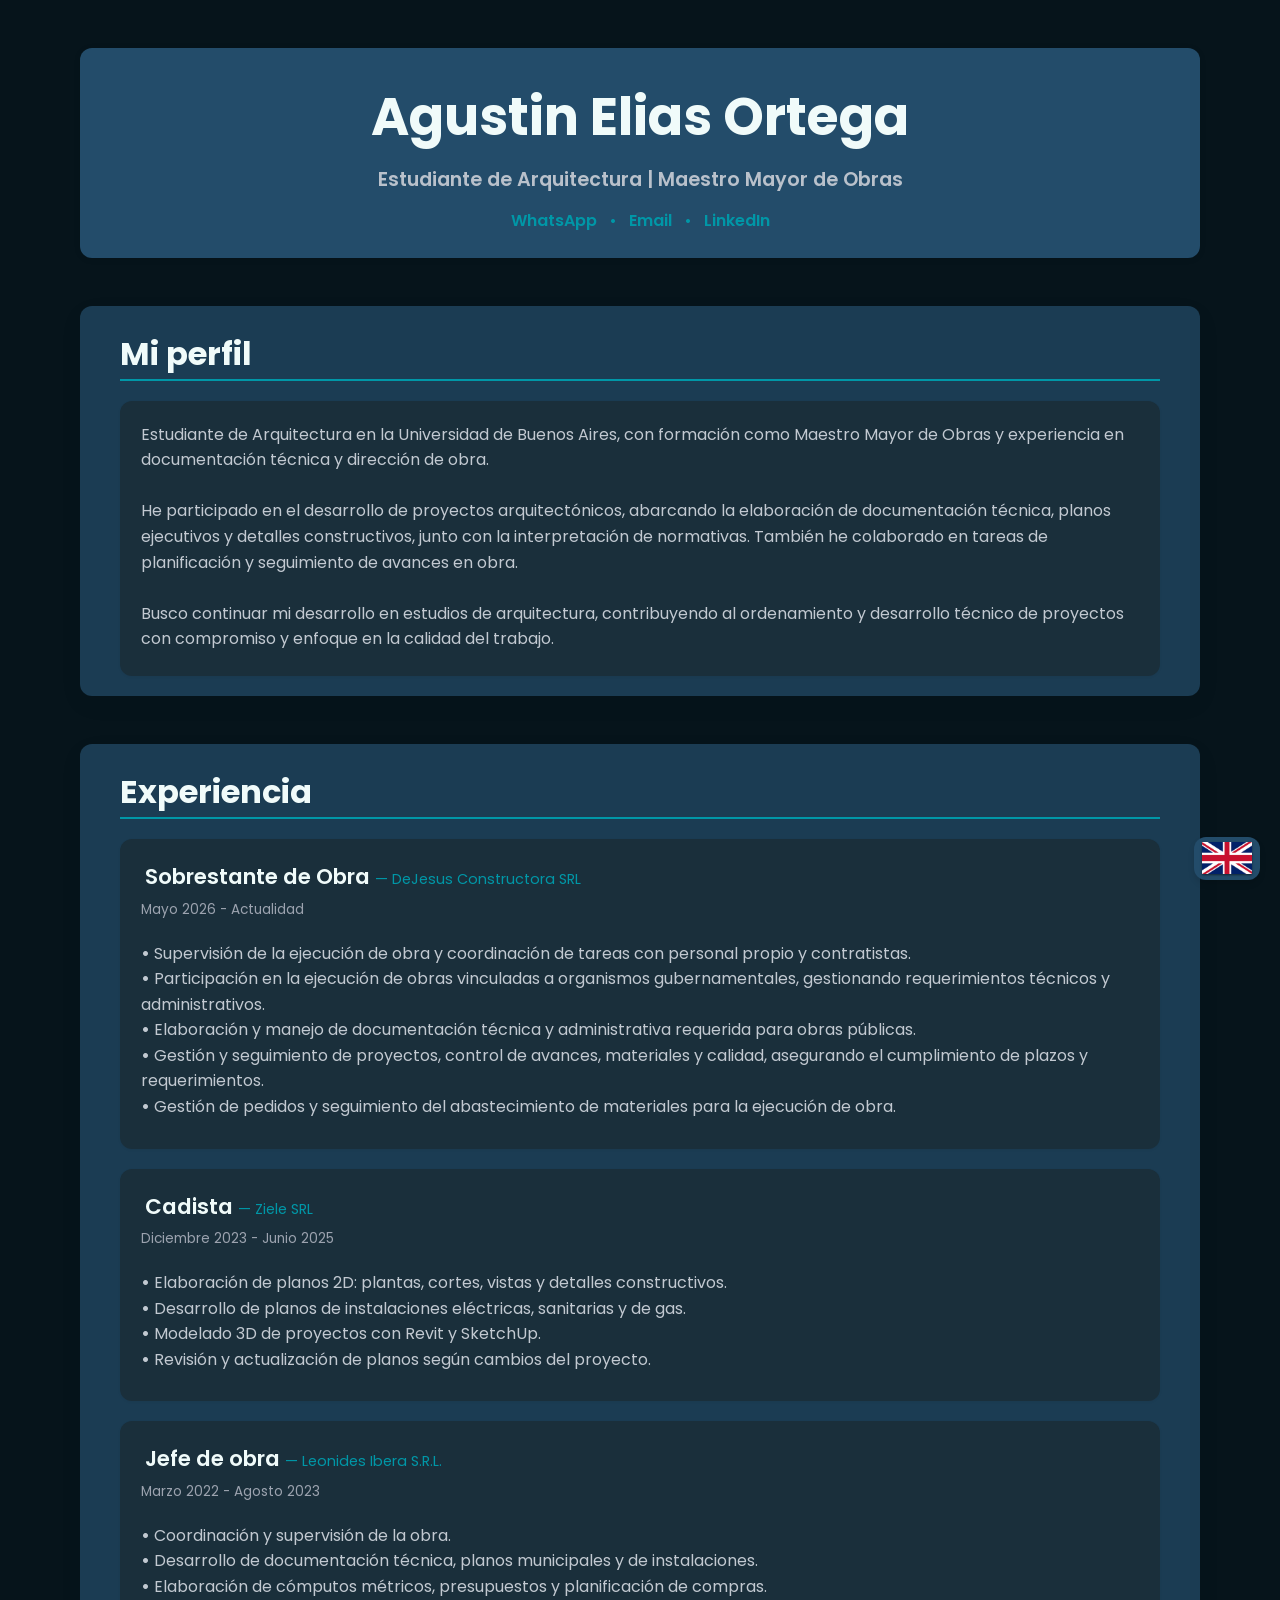
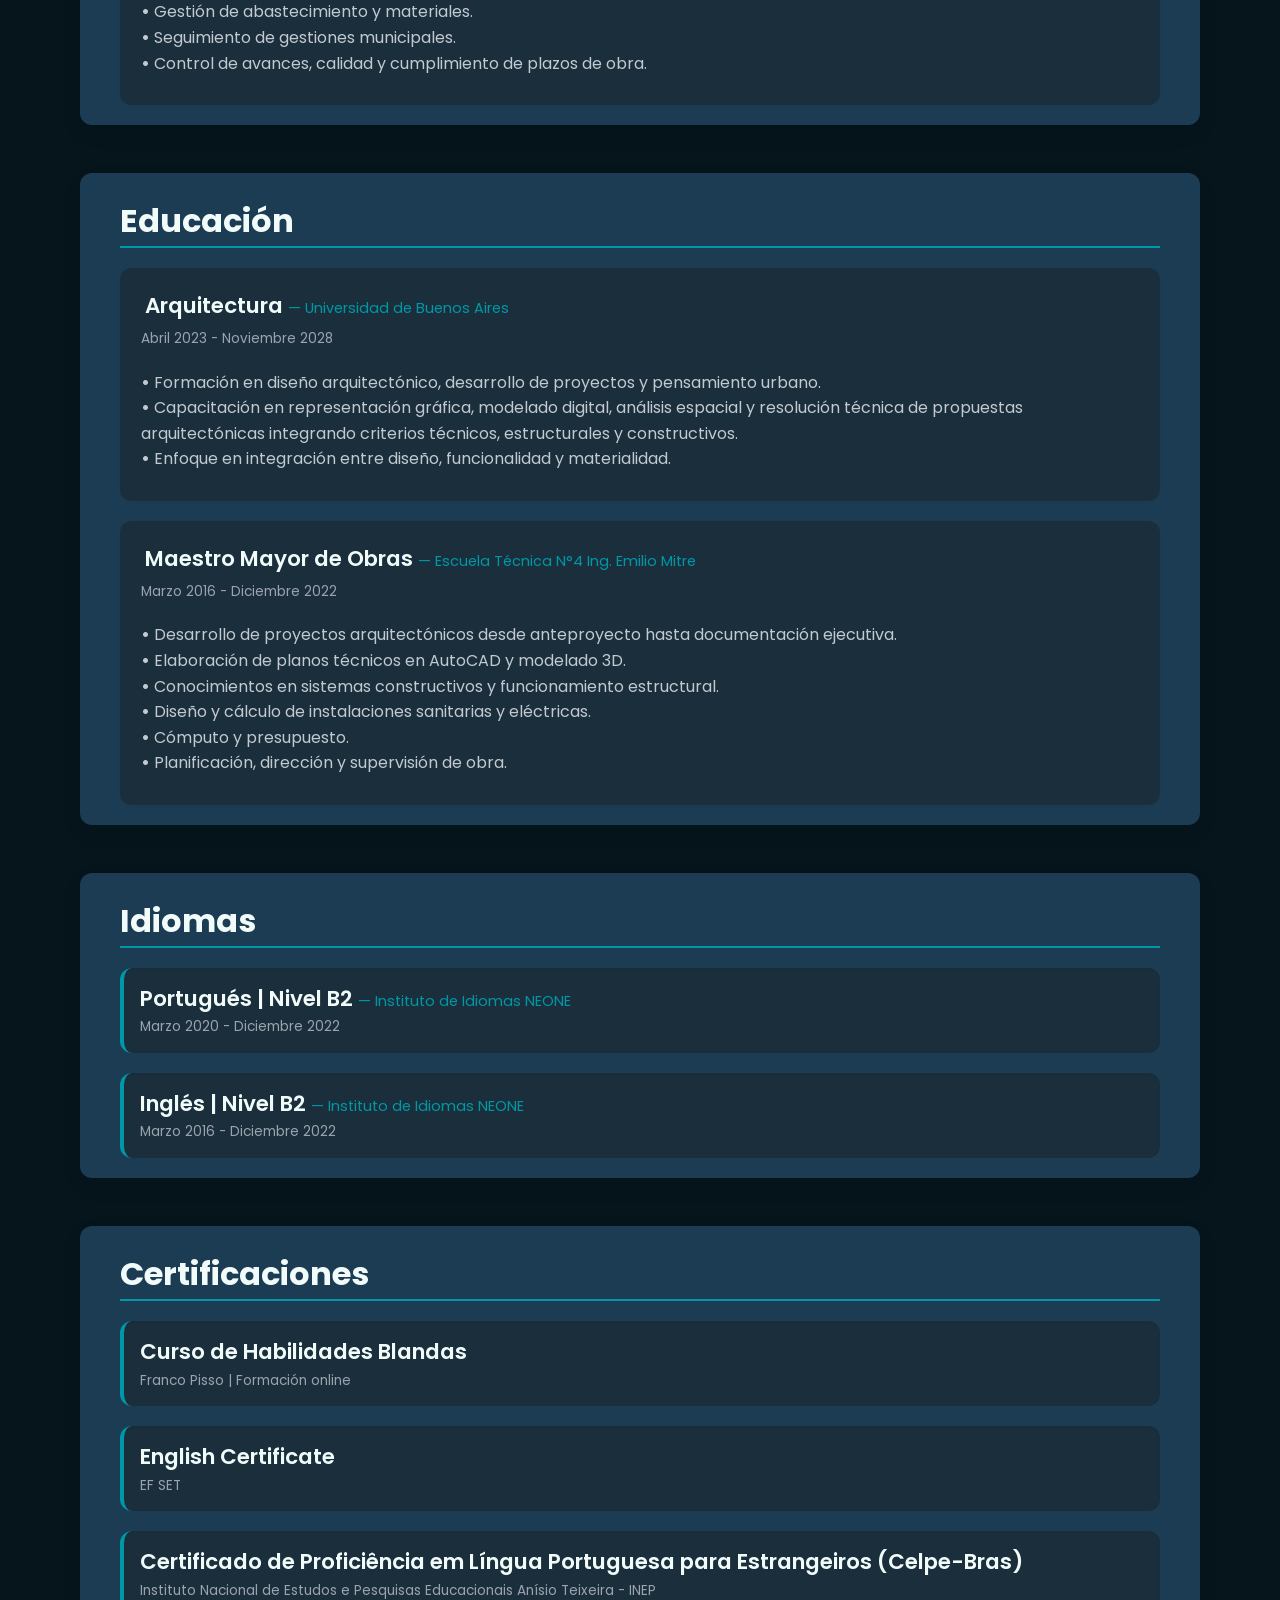
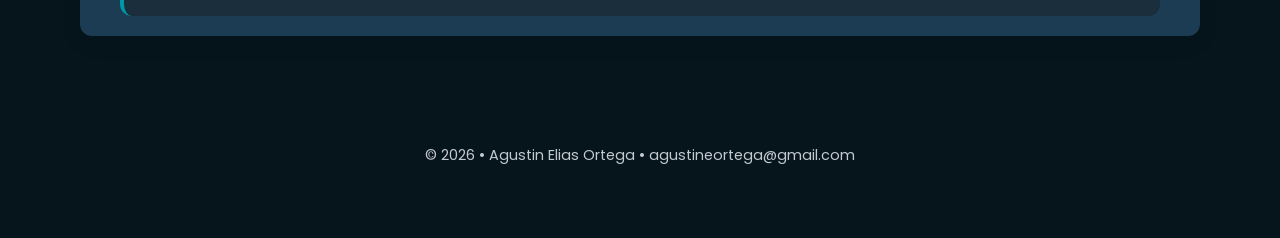
==== commit 4df2a2ea: "Update index.html" ====
--- a/index.html
+++ b/index.html
@@ -48,6 +48,19 @@
     <section id="experience" tabindex="0" aria-label="Sección de experiencia laboral">
       <h2>Experiencia</h2>
       
+      <div class="caja" tabindex="0" aria-label="Consultor BI en WaveBI Febrero 2023 - Enero 2025">
+        <h3>Sobrestante de Obra <span>— DeJesus Constructora SRL</span></h3>
+        <p class="date">Mayo 2026 - Actualidad</p>
+        <ul>
+          <p>
+            <strong>•</strong> Supervisión de la ejecución de obra y coordinación de tareas con personal propio y contratistas.<br />
+            <strong>•</strong> Participación en la ejecución de obras vinculadas a organismos gubernamentales, gestionando requerimientos técnicos y administrativos.<br />
+            <strong>•</strong> Elaboración y manejo de documentación técnica y administrativa requerida para obras públicas.<br />
+            <strong>•</strong> Gestión y seguimiento de proyectos, control de avances, materiales y calidad, asegurando el cumplimiento de plazos y requerimientos.<br />
+            <strong>•</strong> Gestión de pedidos y seguimiento del abastecimiento de materiales para la ejecución de obra.<br />
+          </p>
+        </ul>
+      </div>
       <div class="caja" tabindex="0" aria-label="Consultor BI en WaveBI Febrero 2023 - Enero 2025">
         <h3>Cadista <span>— Ziele SRL</span></h3>
         <p class="date">Diciembre 2023 - Junio 2025</p>
@@ -137,7 +150,7 @@
          
 
     <footer>
-      <p>© 2025 • Agustin Elias Ortega • agustineortega@gmail.com</p>
+      <p>© 2026 • Agustin Elias Ortega • agustineortega@gmail.com</p>
     </footer>
 
   </body>
--- a/style.css
+++ b/style.css
@@ -134,6 +134,7 @@
   max-width: var(--max-width);
   background-color: #234C6A;
   padding: var(--spacing-md) var(--spacing-md);
+  padding-bottom: 1.5rem;
   border-radius: var(--border-radius);
   box-shadow: 0 1px 6px var(--shadow-medium);
   z-index: 10;
@@ -146,6 +147,10 @@
 
 header h1 {
   user-select: text;
+}
+header h4 {
+  user-select: text;
+  margin-bottom: 0.75rem;
 }
 header p {
   font-weight: 600;
@@ -456,3 +461,4 @@
 
 
 
+
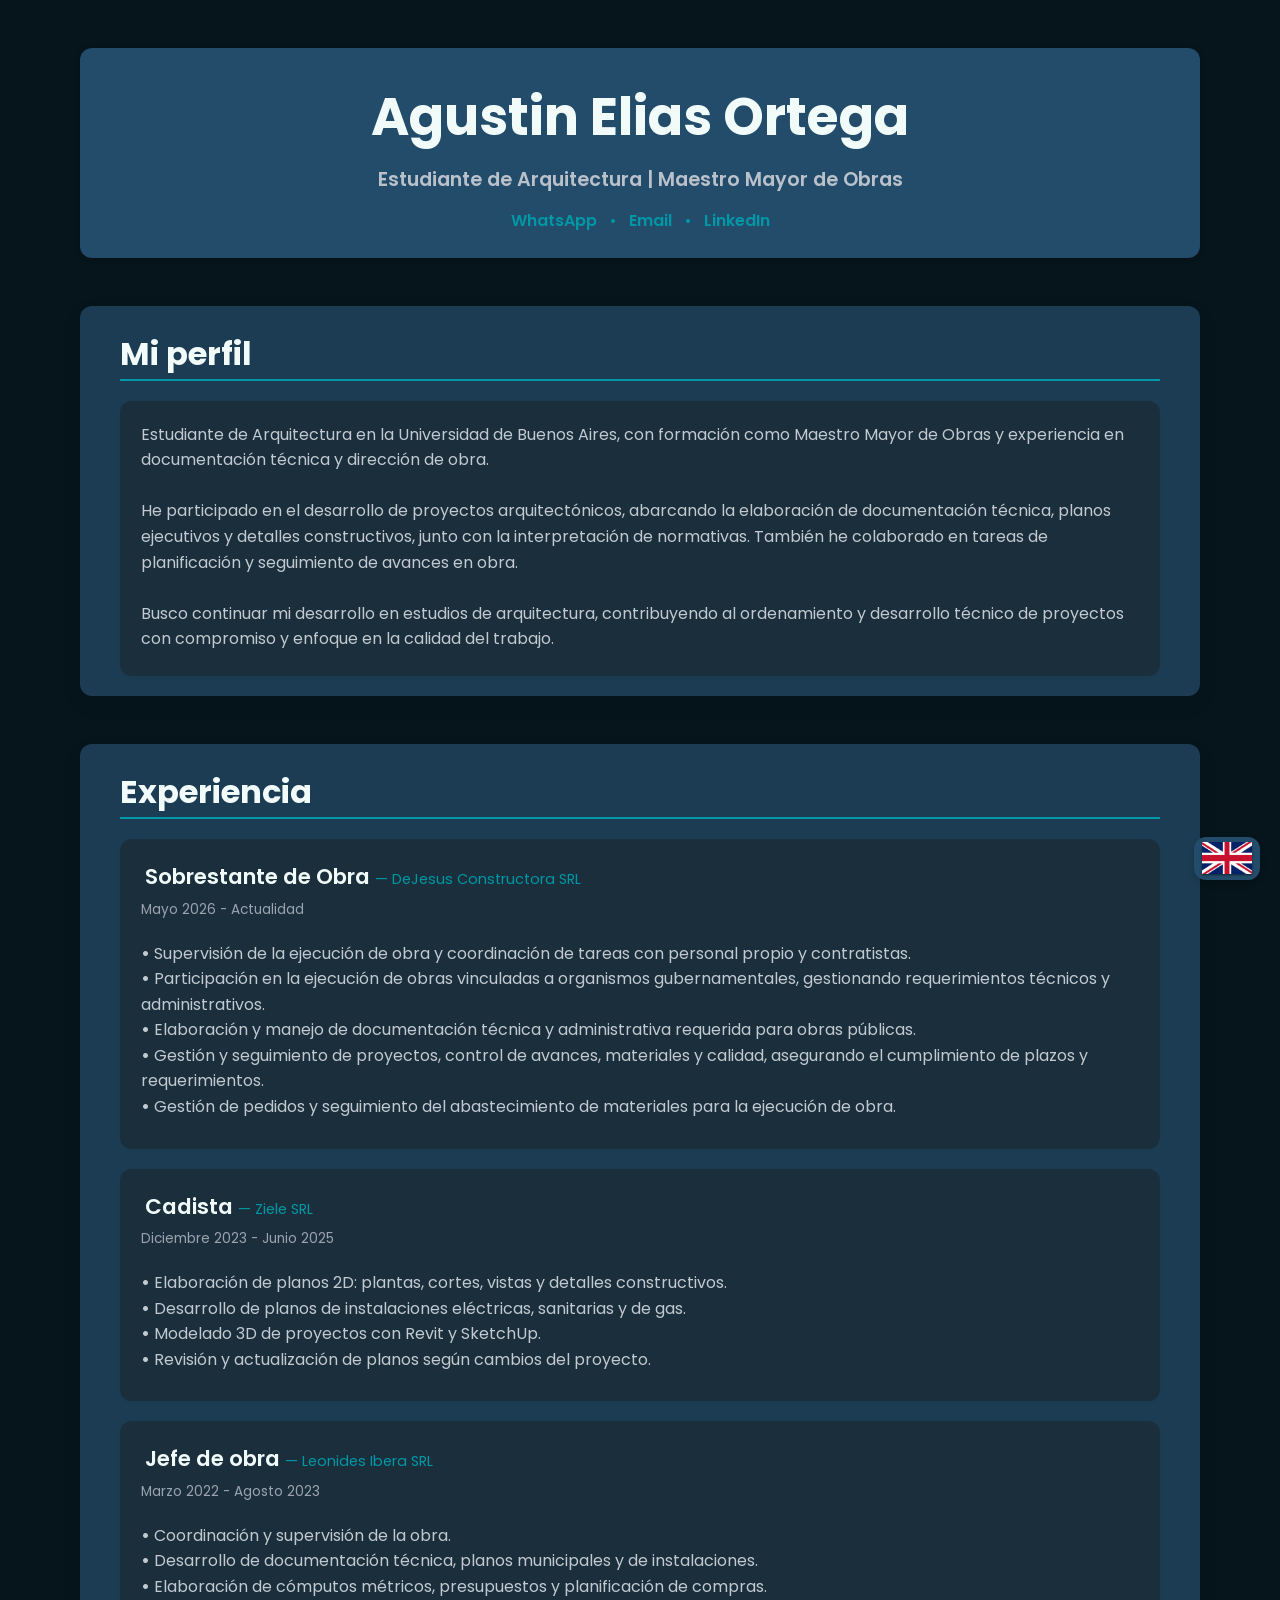
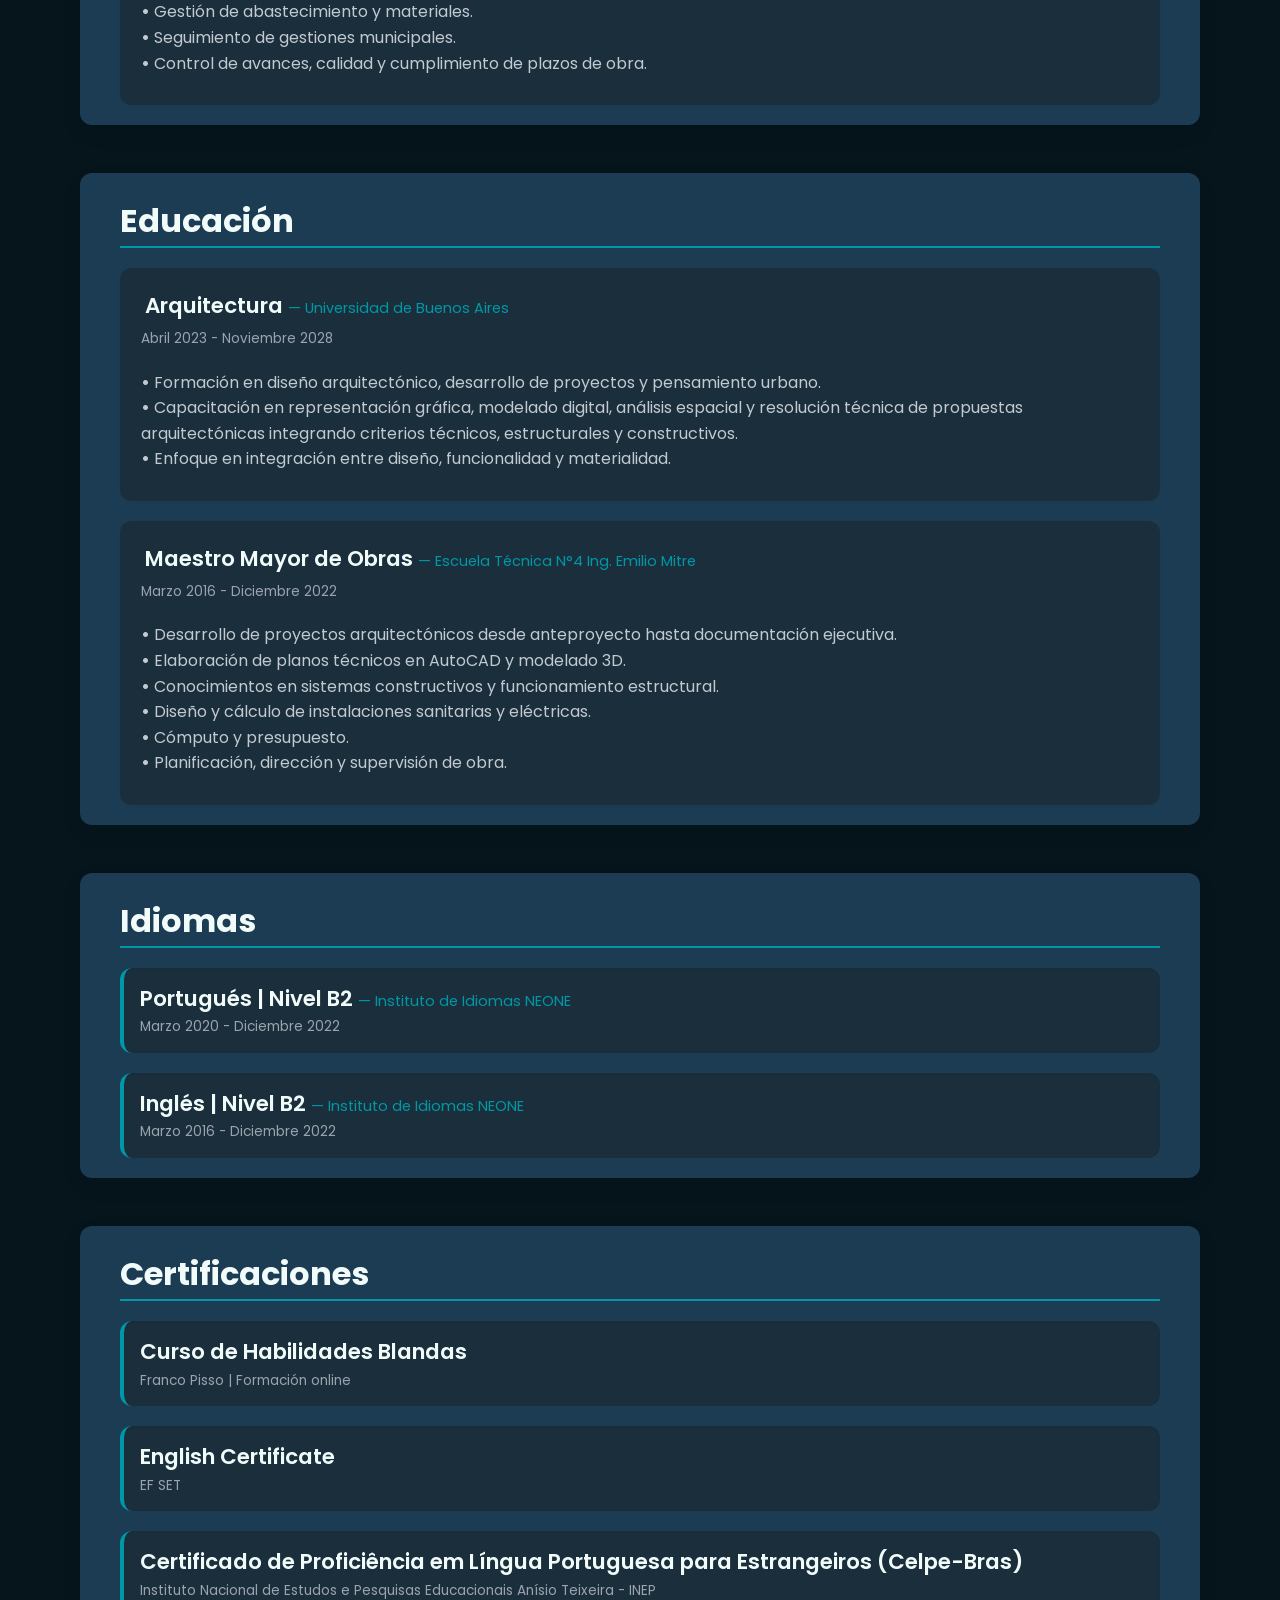
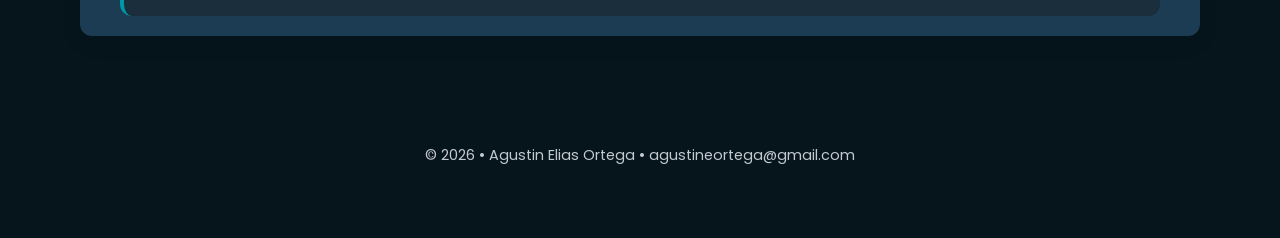
==== commit 809d9480: "Update index.html" ====
--- a/index.html
+++ b/index.html
@@ -74,7 +74,7 @@
         </ul>
       </div>
       <div class="caja" tabindex="0" aria-label="Consultor BI en WaveBI Febrero 2023 - Enero 2025">
-        <h3>Jefe de obra <span>— Leonides Ibera S.R.L.</span></h3>
+        <h3>Jefe de obra <span>— Leonides Ibera SRL</span></h3>
         <p class="date">Marzo 2022 - Agosto 2023</p>
         <ul>
           <p>
